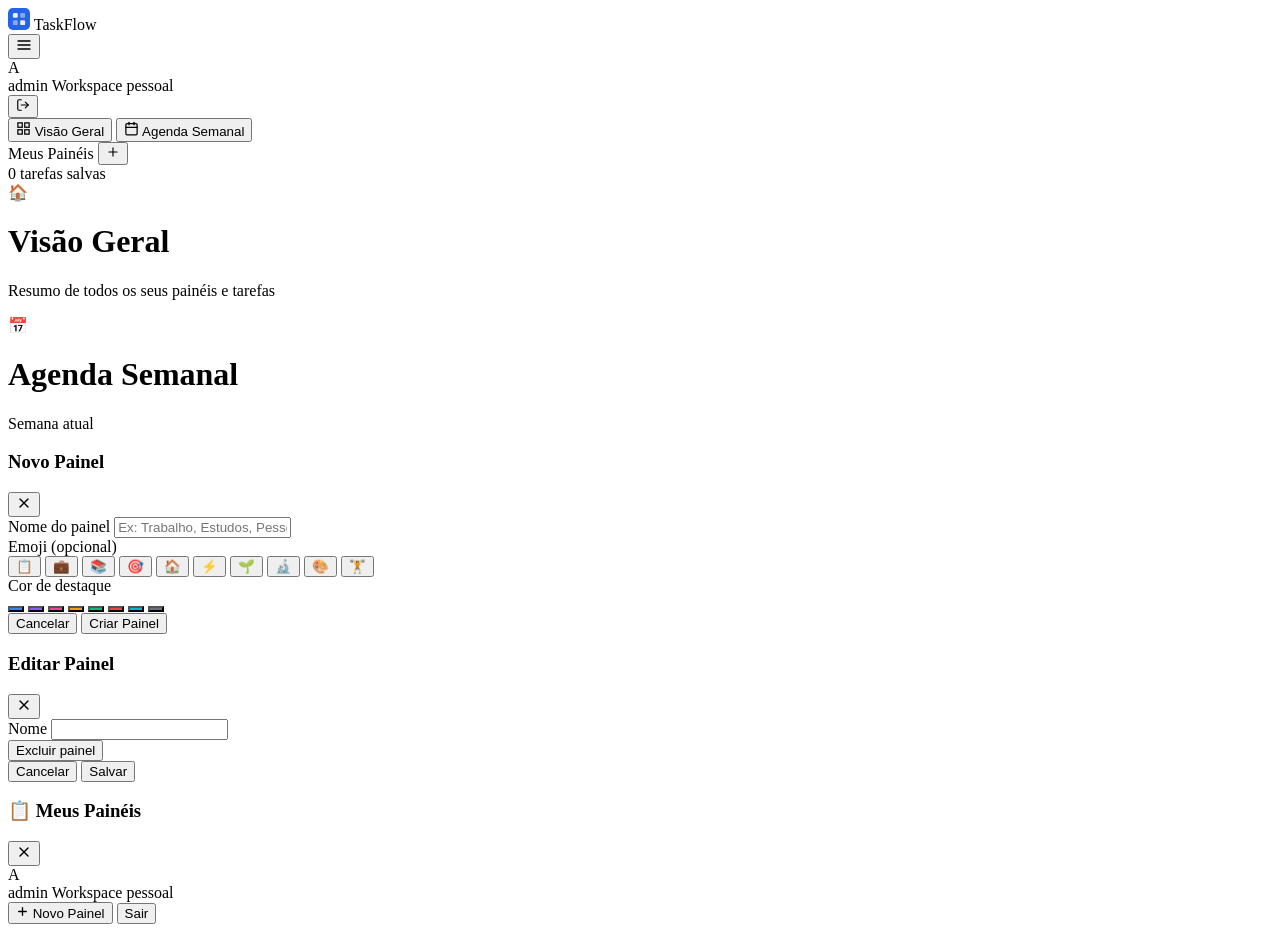
==== app.html @ 3580ec24 "Add files via upload" ====
<!DOCTYPE html>
<html lang="pt-BR">
<head>
<meta charset="UTF-8">
<meta name="viewport" content="width=device-width, initial-scale=1.0">
<title>TaskFlow — Painel</title>

<!-- PWA -->
<link rel="manifest" href="manifest.json">
<meta name="theme-color" content="#0a0e1a">
<meta name="mobile-web-app-capable" content="yes">
<meta name="apple-mobile-web-app-capable" content="yes">
<meta name="apple-mobile-web-app-status-bar-style" content="black-translucent">
<meta name="apple-mobile-web-app-title" content="TaskFlow">
<link rel="apple-touch-icon" href="icons/icon-192.png">
<link rel="icon" type="image/png" sizes="192x192" href="icons/icon-192.png">

<link rel="preconnect" href="https://fonts.googleapis.com">
<link href="https://fonts.googleapis.com/css2?family=DM+Sans:ital,opsz,wght@0,9..40,300;0,9..40,400;0,9..40,500;0,9..40,600;1,9..40,300&family=Syne:wght@700;800&display=swap" rel="stylesheet">
<link rel="stylesheet" href="css/app.css">
</head>
<body>

<!-- ═══════════════════════════════════════
     SIDEBAR
════════════════════════════════════════ -->
<aside class="sidebar" id="sidebar">

  <!-- Workspace header -->
  <div class="ws-header">
    <div class="ws-logo">
      <svg width="22" height="22" viewBox="0 0 36 36" fill="none">
        <rect width="36" height="36" rx="8" fill="#2563EB"/>
        <rect x="8" y="8" width="8" height="8" rx="2" fill="white" opacity="0.9"/>
        <rect x="20" y="8" width="8" height="8" rx="2" fill="white" opacity="0.45"/>
        <rect x="8" y="20" width="8" height="8" rx="2" fill="white" opacity="0.45"/>
        <rect x="20" y="20" width="8" height="8" rx="2" fill="white" opacity="0.9"/>
      </svg>
      <span class="ws-name">TaskFlow</span>
    </div>
    <button class="sidebar-toggle" id="sidebarToggle" title="Recolher sidebar">
      <svg width="16" height="16" viewBox="0 0 24 24" fill="none" stroke="currentColor" stroke-width="2" stroke-linecap="round"><line x1="3" y1="12" x2="21" y2="12"/><line x1="3" y1="6" x2="21" y2="6"/><line x1="3" y1="18" x2="21" y2="18"/></svg>
    </button>
  </div>

  <!-- User chip -->
  <div class="sidebar-user">
    <div class="user-av" id="sidebarAvatar">A</div>
    <div class="user-info">
      <span class="user-name" id="sidebarName">admin</span>
      <span class="user-role">Workspace pessoal</span>
    </div>
    <button class="btn-icon" onclick="sair()" title="Sair">
      <svg width="14" height="14" viewBox="0 0 24 24" fill="none" stroke="currentColor" stroke-width="2" stroke-linecap="round"><path d="M9 21H5a2 2 0 0 1-2-2V5a2 2 0 0 1 2-2h4"/><polyline points="16 17 21 12 16 7"/><line x1="21" y1="12" x2="9" y2="12"/></svg>
    </button>
  </div>

  <div class="sidebar-divider"></div>

  <!-- Quick nav -->
  <nav class="sidebar-nav">
    <button class="nav-item active" onclick="abrirVisaoGeral()">
      <svg width="15" height="15" viewBox="0 0 24 24" fill="none" stroke="currentColor" stroke-width="2" stroke-linecap="round"><rect x="3" y="3" width="7" height="7"/><rect x="14" y="3" width="7" height="7"/><rect x="3" y="14" width="7" height="7"/><rect x="14" y="14" width="7" height="7"/></svg>
      <span>Visão Geral</span>
    </button>
    <button class="nav-item" onclick="abrirAgenda()">
      <svg width="15" height="15" viewBox="0 0 24 24" fill="none" stroke="currentColor" stroke-width="2" stroke-linecap="round"><rect x="3" y="4" width="18" height="18" rx="2"/><line x1="16" y1="2" x2="16" y2="6"/><line x1="8" y1="2" x2="8" y2="6"/><line x1="3" y1="10" x2="21" y2="10"/></svg>
      <span>Agenda Semanal</span>
    </button>
  </nav>

  <div class="sidebar-divider"></div>

  <!-- Paineis -->
  <div class="sidebar-section">
    <div class="section-header">
      <span>Meus Painéis</span>
      <button class="btn-icon" id="btnNovoPainel" title="Novo painel">
        <svg width="14" height="14" viewBox="0 0 24 24" fill="none" stroke="currentColor" stroke-width="2" stroke-linecap="round"><line x1="12" y1="5" x2="12" y2="19"/><line x1="5" y1="12" x2="19" y2="12"/></svg>
      </button>
    </div>
    <div id="painelList" class="painel-list">
      <!-- Paineis inseridos por JS -->
    </div>
  </div>

  <div class="sidebar-bottom">
    <div class="storage-info">
      <div class="storage-bar"><div class="storage-fill" id="storageFill"></div></div>
      <span id="storageText">0 tarefas salvas</span>
    </div>
  </div>

</aside>

<!-- ═══════════════════════════════════════
     MAIN CONTENT
════════════════════════════════════════ -->
<main class="main-content" id="mainContent">

  <!-- ── VISÃO GERAL ── -->
  <div id="viewGeral" class="view active">
    <div class="page-header">
      <div class="page-title-row">
        <span class="page-emoji">🏠</span>
        <h1 class="page-title">Visão Geral</h1>
      </div>
      <p class="page-subtitle">Resumo de todos os seus painéis e tarefas</p>
    </div>

    <div class="stats-grid" id="statsGrid">
      <!-- Stats cards via JS -->
    </div>

    <div class="overview-grid" id="overviewGrid">
      <!-- Paineis resumo via JS -->
    </div>
  </div>

  <!-- ── AGENDA SEMANAL ── -->
  <div id="viewAgenda" class="view">
    <div class="page-header">
      <div class="page-title-row">
        <span class="page-emoji">📅</span>
        <h1 class="page-title">Agenda Semanal</h1>
      </div>
      <p class="page-subtitle" id="agendaSubtitle">Semana atual</p>
    </div>
    <div class="week-grid" id="weekGrid">
      <!-- Colunas dos dias via JS -->
    </div>
  </div>

  <!-- ── PAINEL (view dinâmica) ── -->
  <div id="viewPainel" class="view">
    <!-- Conteúdo dinâmico via JS -->
  </div>

</main>

<!-- ═══════════════════════════════════════
     MODAIS
════════════════════════════════════════ -->

<!-- Modal Novo Painel -->
<div class="modal-overlay" id="modalNovoPainel">
  <div class="modal">
    <div class="modal-header">
      <h3>Novo Painel</h3>
      <button class="btn-icon" onclick="fecharModal('modalNovoPainel')">
        <svg width="16" height="16" viewBox="0 0 24 24" fill="none" stroke="currentColor" stroke-width="2" stroke-linecap="round"><line x1="18" y1="6" x2="6" y2="18"/><line x1="6" y1="6" x2="18" y2="18"/></svg>
      </button>
    </div>
    <div class="modal-body">
      <div class="form-field">
        <label>Nome do painel</label>
        <input type="text" id="novoPainelNome" placeholder="Ex: Trabalho, Estudos, Pessoal…" maxlength="40">
      </div>
      <div class="form-field">
        <label>Emoji (opcional)</label>
        <div class="emoji-picker" id="emojiPicker">
          <button class="emoji-opt selected" data-emoji="📋">📋</button>
          <button class="emoji-opt" data-emoji="💼">💼</button>
          <button class="emoji-opt" data-emoji="📚">📚</button>
          <button class="emoji-opt" data-emoji="🎯">🎯</button>
          <button class="emoji-opt" data-emoji="🏠">🏠</button>
          <button class="emoji-opt" data-emoji="⚡">⚡</button>
          <button class="emoji-opt" data-emoji="🌱">🌱</button>
          <button class="emoji-opt" data-emoji="🔬">🔬</button>
          <button class="emoji-opt" data-emoji="🎨">🎨</button>
          <button class="emoji-opt" data-emoji="🏋️">🏋️</button>
        </div>
      </div>
      <div class="form-field">
        <label>Cor de destaque</label>
        <div class="color-picker" id="colorPicker">
          <button class="color-opt selected" data-color="#3b82f6" style="background:#3b82f6"></button>
          <button class="color-opt" data-color="#8b5cf6" style="background:#8b5cf6"></button>
          <button class="color-opt" data-color="#ec4899" style="background:#ec4899"></button>
          <button class="color-opt" data-color="#f59e0b" style="background:#f59e0b"></button>
          <button class="color-opt" data-color="#10b981" style="background:#10b981"></button>
          <button class="color-opt" data-color="#ef4444" style="background:#ef4444"></button>
          <button class="color-opt" data-color="#06b6d4" style="background:#06b6d4"></button>
          <button class="color-opt" data-color="#6b7280" style="background:#6b7280"></button>
        </div>
      </div>
    </div>
    <div class="modal-footer">
      <button class="btn-ghost" onclick="fecharModal('modalNovoPainel')">Cancelar</button>
      <button class="btn-primary-sm" onclick="criarPainel()">Criar Painel</button>
    </div>
  </div>
</div>

<!-- Modal Editar Painel -->
<div class="modal-overlay" id="modalEditarPainel">
  <div class="modal">
    <div class="modal-header">
      <h3>Editar Painel</h3>
      <button class="btn-icon" onclick="fecharModal('modalEditarPainel')">
        <svg width="16" height="16" viewBox="0 0 24 24" fill="none" stroke="currentColor" stroke-width="2" stroke-linecap="round"><line x1="18" y1="6" x2="6" y2="18"/><line x1="6" y1="6" x2="18" y2="18"/></svg>
      </button>
    </div>
    <div class="modal-body">
      <input type="hidden" id="editPainelId">
      <div class="form-field">
        <label>Nome</label>
        <input type="text" id="editPainelNome" maxlength="40">
      </div>
    </div>
    <div class="modal-footer">
      <button class="btn-danger-sm" onclick="excluirPainelConfirm()">Excluir painel</button>
      <div style="flex:1"></div>
      <button class="btn-ghost" onclick="fecharModal('modalEditarPainel')">Cancelar</button>
      <button class="btn-primary-sm" onclick="salvarEdicaoPainel()">Salvar</button>
    </div>
  </div>
</div>

<!-- Toast -->
<div id="toast" class="toast"></div>

<!-- ═══ MOBILE: Drawer lateral de painéis ═══ -->
<div class="mobile-drawer-overlay" id="drawerOverlay" onclick="fecharDrawer()"></div>
<div class="mobile-drawer" id="mobileDrawer">
  <div class="drawer-header">
    <h3>📋 Meus Painéis</h3>
    <button class="btn-icon" onclick="fecharDrawer()">
      <svg width="16" height="16" viewBox="0 0 24 24" fill="none" stroke="currentColor" stroke-width="2" stroke-linecap="round"><line x1="18" y1="6" x2="6" y2="18"/><line x1="6" y1="6" x2="18" y2="18"/></svg>
    </button>
  </div>
  <div class="drawer-user">
    <div class="user-av" id="drawerAvatar">A</div>
    <div class="user-info">
      <span class="user-name" id="drawerName">admin</span>
      <span class="user-role">Workspace pessoal</span>
    </div>
  </div>
  <div class="drawer-painel-list" id="drawerPainelList"></div>
  <div class="drawer-footer">
    <button class="btn-sm" style="flex:1;justify-content:center" onclick="fecharDrawer();abrirModal('modalNovoPainel')">
      <svg width="13" height="13" viewBox="0 0 24 24" fill="none" stroke="currentColor" stroke-width="2.5" stroke-linecap="round"><line x1="12" y1="5" x2="12" y2="19"/><line x1="5" y1="12" x2="19" y2="12"/></svg>
      Novo Painel
    </button>
    <button class="btn-logout-mobile" onclick="sair()">Sair</button>
  </div>
</div>

<!-- ═══ MOBILE: Bottom Nav extra button (Painéis) ═══ -->
<script>
// Injeta botão de painéis na sidebar-nav para mobile
(function() {
  const nav = document.querySelector('.sidebar-nav');
  const btn = document.createElement('button');
  btn.className = 'mobile-panels-btn';
  btn.id = 'btnMobilePaineis';
  btn.innerHTML = `
    <svg width="20" height="20" viewBox="0 0 24 24" fill="none" stroke="currentColor" stroke-width="2" stroke-linecap="round"><rect x="3" y="3" width="18" height="7" rx="2"/><rect x="3" y="14" width="8" height="7" rx="2"/><rect x="15" y="14" width="6" height="7" rx="2"/></svg>
    <span>Painéis</span>
  `;
  btn.addEventListener('click', abrirDrawer);
  nav.appendChild(btn);
})();
</script>

<script src="js/app.js"></script>
<script>
  if ('serviceWorker' in navigator) {
    navigator.serviceWorker.register('/sw.js')
      .then(r => console.log('[SW] Registrado:', r.scope))
      .catch(e => console.warn('[SW] Erro:', e));
  }
</script>
</body>
</html>
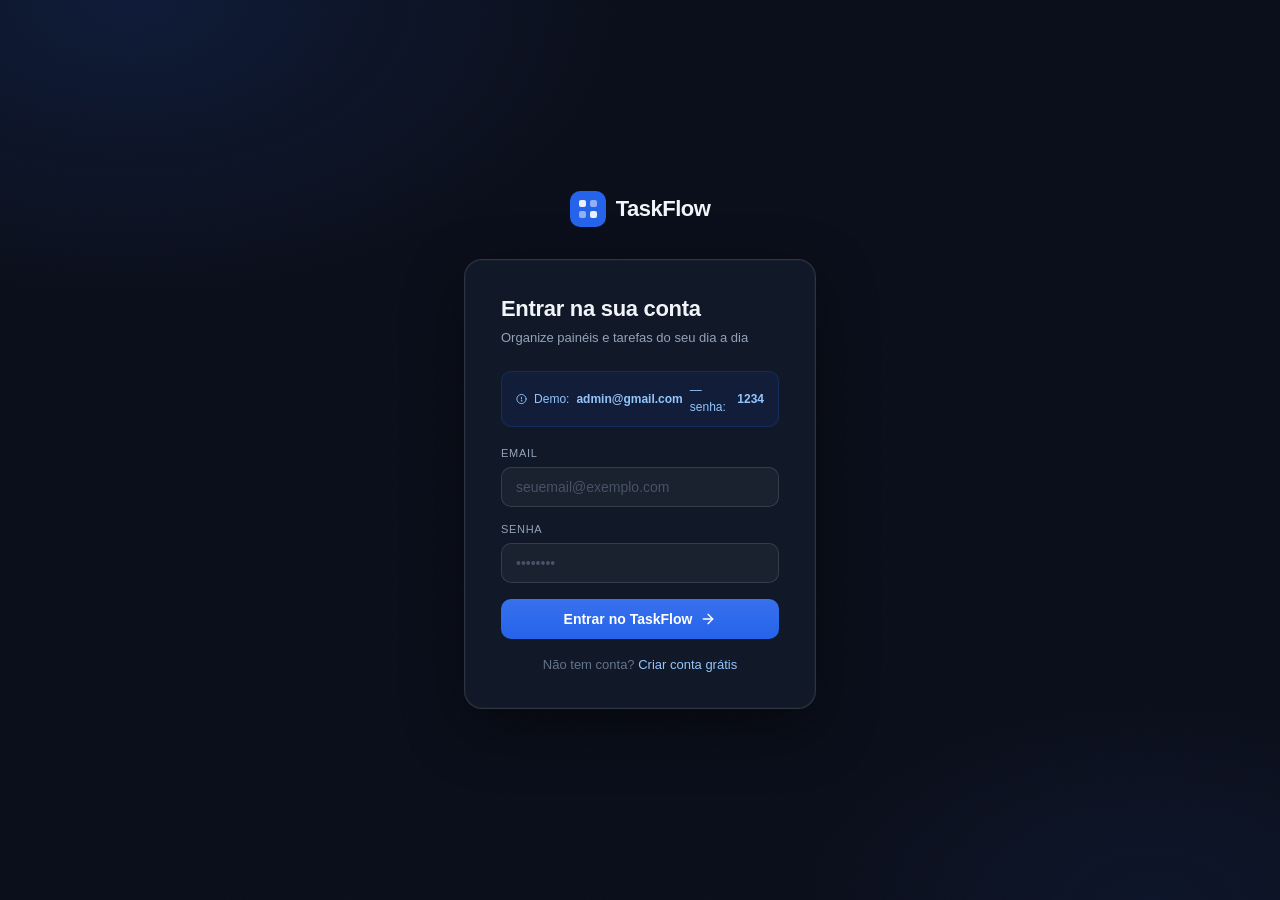
==== commit b12da58c: "Add files via upload" ====
--- a/app.html
+++ b/app.html
@@ -4,7 +4,6 @@
 <meta charset="UTF-8">
 <meta name="viewport" content="width=device-width, initial-scale=1.0">
 <title>TaskFlow — Painel</title>
-
 <!-- PWA -->
 <link rel="manifest" href="manifest.json">
 <meta name="theme-color" content="#0a0e1a">
@@ -12,21 +11,1134 @@
 <meta name="apple-mobile-web-app-capable" content="yes">
 <meta name="apple-mobile-web-app-status-bar-style" content="black-translucent">
 <meta name="apple-mobile-web-app-title" content="TaskFlow">
-<link rel="apple-touch-icon" href="icons/icon-192.png">
-<link rel="icon" type="image/png" sizes="192x192" href="icons/icon-192.png">
-
+<link rel="apple-touch-icon" href="[data-uri]">
+<link rel="icon" type="image/png" href="[data-uri]">
 <link rel="preconnect" href="https://fonts.googleapis.com">
 <link href="https://fonts.googleapis.com/css2?family=DM+Sans:ital,opsz,wght@0,9..40,300;0,9..40,400;0,9..40,500;0,9..40,600;1,9..40,300&family=Syne:wght@700;800&display=swap" rel="stylesheet">
-<link rel="stylesheet" href="css/app.css">
+<style>
+/* css/app.css — Main App */
+
+*, *::before, *::after {
+  margin: 0; padding: 0; box-sizing: border-box;
+}
+
+:root {
+  --bg: #0a0e1a;
+  --sidebar-bg: #0f1422;
+  --sidebar-w: 256px;
+  --surface: #141b2d;
+  --surface2: #1a2340;
+  --surface3: #1f2a47;
+  --border: rgba(255,255,255,0.06);
+  --border2: rgba(255,255,255,0.1);
+  --border3: rgba(255,255,255,0.16);
+  --accent: #2563eb;
+  --accent-h: #3b82f6;
+  --accent-glow: rgba(37,99,235,0.18);
+  --text: #e8edf7;
+  --text2: #94a3b8;
+  --text3: #64748b;
+  --danger: #ef4444;
+  --success: #22c55e;
+  --warn: #f59e0b;
+  --priority-alta: #ef4444;
+  --priority-media: #f59e0b;
+  --priority-baixa: #22c55e;
+  --radius: 10px;
+  --radius-lg: 14px;
+}
+
+html, body {
+  height: 100%; overflow: hidden;
+  font-family: 'DM Sans', sans-serif;
+  background: var(--bg);
+  color: var(--text);
+  font-size: 14px;
+}
+
+/* ════════════════════════════════
+   LAYOUT: SIDEBAR + MAIN
+════════════════════════════════ */
+body {
+  display: flex;
+}
+
+/* ── SIDEBAR ── */
+.sidebar {
+  width: var(--sidebar-w);
+  min-width: var(--sidebar-w);
+  height: 100vh;
+  background: var(--sidebar-bg);
+  border-right: 1px solid var(--border);
+  display: flex;
+  flex-direction: column;
+  overflow: hidden;
+  transition: width 0.25s cubic-bezier(0.4,0,0.2,1), min-width 0.25s cubic-bezier(0.4,0,0.2,1);
+  z-index: 50;
+}
+
+.sidebar.collapsed {
+  width: 52px; min-width: 52px;
+}
+
+.sidebar.collapsed .ws-name,
+.sidebar.collapsed .user-info,
+.sidebar.collapsed .section-header span,
+.sidebar.collapsed .painel-item-name,
+.sidebar.collapsed .painel-item-count,
+.sidebar.collapsed .nav-item span,
+.sidebar.collapsed .storage-info {
+  display: none;
+}
+
+.sidebar.collapsed .painel-item-icon { margin-right: 0; }
+.sidebar.collapsed .nav-item { justify-content: center; padding: 8px; }
+.sidebar.collapsed .painel-item { padding: 8px; justify-content: center; }
+.sidebar.collapsed .section-header { justify-content: center; }
+.sidebar.collapsed .section-header .btn-icon { margin-left: 0; }
+
+/* Workspace header */
+.ws-header {
+  display: flex; align-items: center; justify-content: space-between;
+  padding: 14px 14px 12px;
+  height: 52px;
+  border-bottom: 1px solid var(--border);
+  flex-shrink: 0;
+}
+
+.ws-logo {
+  display: flex; align-items: center; gap: 8px;
+  overflow: hidden;
+}
+
+.ws-name {
+  font-family: 'Syne', sans-serif;
+  font-size: 15px; font-weight: 800;
+  letter-spacing: -0.3px;
+  white-space: nowrap;
+}
+
+/* Sidebar user */
+.sidebar-user {
+  display: flex; align-items: center; gap: 8px;
+  padding: 10px 12px;
+  flex-shrink: 0;
+}
+
+.user-av {
+  width: 28px; height: 28px; min-width: 28px;
+  border-radius: 8px;
+  background: linear-gradient(135deg, #2563eb, #7c3aed);
+  display: flex; align-items: center; justify-content: center;
+  font-size: 12px; font-weight: 700; color: #fff;
+}
+
+.user-info { flex: 1; overflow: hidden; }
+.user-name { display: block; font-size: 13px; font-weight: 500; white-space: nowrap; overflow: hidden; text-overflow: ellipsis; }
+.user-role { display: block; font-size: 11px; color: var(--text3); margin-top: 1px; }
+
+/* Divider */
+.sidebar-divider {
+  height: 1px;
+  background: var(--border);
+  margin: 4px 0;
+  flex-shrink: 0;
+}
+
+/* Nav */
+.sidebar-nav {
+  padding: 4px 8px;
+  flex-shrink: 0;
+}
+
+.nav-item {
+  width: 100%;
+  display: flex; align-items: center; gap: 8px;
+  padding: 7px 8px;
+  border-radius: 8px;
+  border: none;
+  background: transparent;
+  color: var(--text2);
+  font-family: 'DM Sans', sans-serif;
+  font-size: 13px;
+  cursor: pointer;
+  transition: background 0.15s, color 0.15s;
+  text-align: left;
+  white-space: nowrap;
+}
+
+.nav-item:hover { background: rgba(255,255,255,0.05); color: var(--text); }
+.nav-item.active { background: rgba(37,99,235,0.14); color: var(--accent-h); }
+.nav-item svg { flex-shrink: 0; }
+
+/* Section */
+.sidebar-section {
+  flex: 1; overflow-y: auto; overflow-x: hidden;
+  padding: 4px 0;
+  scrollbar-width: thin;
+  scrollbar-color: rgba(255,255,255,0.08) transparent;
+}
+
+.section-header {
+  display: flex; align-items: center; justify-content: space-between;
+  padding: 6px 14px 4px;
+}
+
+.section-header span {
+  font-size: 11px; font-weight: 500;
+  color: var(--text3);
+  text-transform: uppercase; letter-spacing: 0.7px;
+}
+
+.painel-list { padding: 0 8px; }
+
+/* Painel item */
+.painel-item {
+  display: flex; align-items: center; gap: 6px;
+  padding: 6px 8px;
+  border-radius: 8px;
+  cursor: pointer;
+  transition: background 0.15s;
+  position: relative;
+  user-select: none;
+}
+
+.painel-item:hover { background: rgba(255,255,255,0.05); }
+.painel-item.active { background: rgba(255,255,255,0.08); }
+
+.painel-item-icon {
+  font-size: 14px; line-height: 1;
+  flex-shrink: 0; margin-right: 2px;
+}
+
+.painel-item-name {
+  flex: 1; font-size: 13px; color: var(--text);
+  white-space: nowrap; overflow: hidden; text-overflow: ellipsis;
+}
+
+.painel-item-count {
+  font-size: 11px; color: var(--text3);
+  background: rgba(255,255,255,0.07);
+  padding: 1px 6px; border-radius: 100px;
+  flex-shrink: 0;
+}
+
+.painel-item-dot {
+  width: 6px; height: 6px; border-radius: 50%;
+  flex-shrink: 0;
+}
+
+.painel-item-opts {
+  opacity: 0;
+  display: flex; align-items: center;
+  transition: opacity 0.15s;
+}
+
+.painel-item:hover .painel-item-opts { opacity: 1; }
+
+/* Bottom */
+.sidebar-bottom {
+  padding: 10px 14px;
+  border-top: 1px solid var(--border);
+  flex-shrink: 0;
+}
+
+.storage-info { display: flex; flex-direction: column; gap: 5px; }
+
+.storage-bar {
+  height: 3px; border-radius: 100px;
+  background: rgba(255,255,255,0.08);
+  overflow: hidden;
+}
+
+.storage-fill {
+  height: 100%; border-radius: 100px;
+  background: var(--accent);
+  width: 0%; transition: width 0.4s;
+}
+
+#storageText { font-size: 11px; color: var(--text3); }
+
+/* ── MAIN ── */
+.main-content {
+  flex: 1; height: 100vh;
+  overflow-y: auto; overflow-x: hidden;
+  background: var(--bg);
+  scrollbar-width: thin;
+  scrollbar-color: rgba(255,255,255,0.08) transparent;
+}
+
+/* Views */
+.view { display: none; padding: 40px 48px 60px; max-width: 1100px; }
+.view.active { display: block; }
+
+/* Page header */
+.page-header { margin-bottom: 32px; }
+
+.page-title-row {
+  display: flex; align-items: center; gap: 12px;
+  margin-bottom: 6px;
+}
+
+.page-emoji { font-size: 28px; line-height: 1; }
+
+.page-title {
+  font-family: 'Syne', sans-serif;
+  font-size: 28px; font-weight: 800;
+  letter-spacing: -0.5px;
+}
+
+.page-subtitle { font-size: 13px; color: var(--text3); padding-left: 40px; }
+
+/* ════════════════════════════════
+   STATS GRID
+════════════════════════════════ */
+.stats-grid {
+  display: grid;
+  grid-template-columns: repeat(auto-fit, minmax(150px, 1fr));
+  gap: 14px;
+  margin-bottom: 36px;
+}
+
+.stat-card {
+  background: var(--surface);
+  border: 1px solid var(--border);
+  border-radius: var(--radius-lg);
+  padding: 18px 20px;
+  transition: border-color 0.2s;
+}
+
+.stat-card:hover { border-color: var(--border2); }
+
+.stat-label {
+  font-size: 11px; font-weight: 500;
+  color: var(--text3);
+  text-transform: uppercase; letter-spacing: 0.6px;
+  margin-bottom: 8px;
+}
+
+.stat-value {
+  font-family: 'Syne', sans-serif;
+  font-size: 30px; font-weight: 800;
+}
+
+.stat-value.c-blue { color: #60a5fa; }
+.stat-value.c-green { color: var(--success); }
+.stat-value.c-warn { color: var(--warn); }
+.stat-value.c-red { color: var(--danger); }
+
+/* ════════════════════════════════
+   OVERVIEW GRID (visão geral)
+════════════════════════════════ */
+.overview-grid {
+  display: grid;
+  grid-template-columns: repeat(auto-fill, minmax(260px, 1fr));
+  gap: 18px;
+}
+
+.overview-card {
+  background: var(--surface);
+  border: 1px solid var(--border);
+  border-radius: var(--radius-lg);
+  overflow: hidden;
+  cursor: pointer;
+  transition: border-color 0.2s, transform 0.2s, box-shadow 0.2s;
+}
+
+.overview-card:hover {
+  border-color: var(--border2);
+  transform: translateY(-2px);
+  box-shadow: 0 8px 24px rgba(0,0,0,0.3);
+}
+
+.overview-card-top {
+  height: 5px;
+}
+
+.overview-card-body { padding: 18px; }
+
+.overview-card-title {
+  display: flex; align-items: center; gap: 8px;
+  font-size: 15px; font-weight: 600;
+  margin-bottom: 10px;
+}
+
+.overview-card-meta {
+  display: flex; align-items: center; gap: 12px;
+  font-size: 12px; color: var(--text3);
+}
+
+.overview-progress {
+  margin-top: 14px;
+}
+
+.overview-progress-bar {
+  height: 4px; border-radius: 100px;
+  background: rgba(255,255,255,0.07);
+  overflow: hidden; margin-bottom: 4px;
+}
+
+.overview-progress-fill {
+  height: 100%; border-radius: 100px;
+  transition: width 0.5s cubic-bezier(0.4,0,0.2,1);
+}
+
+.overview-progress-label {
+  font-size: 11px; color: var(--text3);
+}
+
+.overview-empty {
+  grid-column: 1/-1;
+  text-align: center;
+  padding: 48px 24px;
+  color: var(--text3);
+  font-size: 14px;
+  background: var(--surface);
+  border: 1px dashed var(--border2);
+  border-radius: var(--radius-lg);
+}
+
+/* ════════════════════════════════
+   WEEK GRID (agenda)
+════════════════════════════════ */
+.week-grid {
+  display: grid;
+  grid-template-columns: repeat(5, 1fr);
+  gap: 16px;
+  align-items: start;
+}
+
+/* ════════════════════════════════
+   PAINEL VIEW
+════════════════════════════════ */
+.painel-view-header {
+  display: flex; align-items: flex-start; justify-content: space-between;
+  margin-bottom: 10px;
+  gap: 16px;
+}
+
+.painel-view-title-row {
+  display: flex; align-items: center; gap: 12px;
+  flex: 1;
+}
+
+.painel-title-input {
+  font-family: 'Syne', sans-serif;
+  font-size: 28px; font-weight: 800;
+  letter-spacing: -0.5px;
+  background: transparent; border: none; outline: none;
+  color: var(--text);
+  width: 100%;
+  padding: 2px 4px;
+  border-radius: 6px;
+  transition: background 0.15s;
+}
+
+.painel-title-input:hover { background: rgba(255,255,255,0.04); }
+.painel-title-input:focus { background: rgba(255,255,255,0.06); }
+
+.painel-actions { display: flex; gap: 8px; flex-shrink: 0; }
+
+.painel-desc-input {
+  font-family: 'DM Sans', sans-serif;
+  font-size: 13px; color: var(--text3);
+  background: transparent; border: none; outline: none;
+  width: 100%;
+  padding: 2px 4px;
+  border-radius: 6px;
+  margin-bottom: 28px;
+  margin-left: 40px;
+  display: block;
+  transition: background 0.15s;
+}
+
+.painel-desc-input:hover { background: rgba(255,255,255,0.03); }
+
+/* Painel stats row */
+.painel-stats-row {
+  display: flex; align-items: center; gap: 16px;
+  margin-bottom: 28px;
+  padding: 14px 18px;
+  background: var(--surface);
+  border: 1px solid var(--border);
+  border-radius: var(--radius);
+}
+
+.painel-stat { display: flex; flex-direction: column; gap: 2px; }
+.painel-stat-label { font-size: 11px; color: var(--text3); text-transform: uppercase; letter-spacing: 0.5px; }
+.painel-stat-val { font-family: 'Syne', sans-serif; font-size: 18px; font-weight: 700; }
+
+.painel-stat-divider { width: 1px; height: 30px; background: var(--border2); }
+
+.painel-progress-wrap { flex: 1; }
+.painel-progress-track {
+  height: 6px; border-radius: 100px;
+  background: rgba(255,255,255,0.07);
+  overflow: hidden;
+}
+.painel-progress-bar {
+  height: 100%; border-radius: 100px;
+  transition: width 0.4s cubic-bezier(0.4,0,0.2,1);
+}
+
+/* Add task form */
+.add-task-form {
+  display: flex; gap: 10px; align-items: flex-end;
+  margin-bottom: 24px;
+  background: var(--surface);
+  border: 1px solid var(--border2);
+  border-radius: var(--radius-lg);
+  padding: 16px;
+}
+
+.add-task-form .ff { display: flex; flex-direction: column; gap: 5px; }
+.add-task-form .ff.grow { flex: 1; }
+.add-task-form .ff label {
+  font-size: 10px; font-weight: 500;
+  color: var(--text3); text-transform: uppercase; letter-spacing: 0.6px;
+}
+
+.form-inp {
+  padding: 9px 12px;
+  background: rgba(255,255,255,0.04);
+  border: 1px solid var(--border2);
+  border-radius: 8px;
+  color: var(--text);
+  font-family: 'DM Sans', sans-serif;
+  font-size: 13px;
+  outline: none;
+  transition: border-color 0.2s, box-shadow 0.2s;
+}
+
+.form-inp:focus {
+  border-color: var(--accent);
+  box-shadow: 0 0 0 3px var(--accent-glow);
+}
+
+.form-inp::placeholder { color: rgba(100,116,139,0.45); }
+
+select.form-inp option { background: #141b2d; }
+
+/* Filtros */
+.filter-bar {
+  display: flex; gap: 6px; flex-wrap: wrap;
+  margin-bottom: 20px;
+}
+
+.ftab {
+  padding: 5px 13px;
+  border-radius: 100px;
+  border: 1px solid var(--border2);
+  background: transparent;
+  color: var(--text2);
+  font-family: 'DM Sans', sans-serif;
+  font-size: 12px; font-weight: 500;
+  cursor: pointer;
+  transition: all 0.15s;
+}
+
+.ftab:hover { color: var(--text); border-color: var(--border3); }
+.ftab.active { background: var(--accent); border-color: var(--accent); color: #fff; }
+
+/* Task sections */
+.task-section { margin-bottom: 28px; }
+
+.task-section-header {
+  display: flex; align-items: center; gap: 8px;
+  margin-bottom: 12px;
+  padding-bottom: 8px;
+  border-bottom: 1px solid var(--border);
+}
+
+.task-section-label {
+  font-size: 12px; font-weight: 500;
+  color: var(--text3); text-transform: uppercase; letter-spacing: 0.6px;
+}
+
+.task-section-count {
+  font-size: 11px;
+  background: rgba(255,255,255,0.07);
+  color: var(--text3);
+  padding: 1px 7px; border-radius: 100px;
+}
+
+.tasks-list { display: flex; flex-direction: column; gap: 8px; }
+
+/* Task card */
+.task-card {
+  display: flex; align-items: flex-start; gap: 10px;
+  padding: 11px 14px;
+  background: var(--surface);
+  border: 1px solid var(--border);
+  border-radius: var(--radius);
+  transition: all 0.2s;
+  animation: fadeIn 0.25s cubic-bezier(0.22,1,0.36,1) both;
+  cursor: default;
+}
+
+@keyframes fadeIn {
+  from { opacity: 0; transform: translateY(8px); }
+  to   { opacity: 1; transform: translateY(0); }
+}
+
+.task-card:hover {
+  border-color: var(--border2);
+  box-shadow: 0 4px 16px rgba(0,0,0,0.25);
+}
+
+.task-card.done { opacity: 0.45; }
+.task-card.done .task-text { text-decoration: line-through; color: var(--text3); }
+
+/* Checkbox */
+.task-cb {
+  width: 17px; height: 17px; min-width: 17px;
+  border-radius: 5px;
+  border: 1.5px solid var(--border3);
+  background: transparent; cursor: pointer;
+  display: flex; align-items: center; justify-content: center;
+  margin-top: 1px;
+  transition: all 0.15s;
+}
+
+.task-cb:hover { border-color: var(--success); }
+.task-card.done .task-cb { background: var(--success); border-color: var(--success); }
+.task-cb svg { display: none; }
+.task-card.done .task-cb svg { display: block; }
+
+/* Task body */
+.task-body { flex: 1; min-width: 0; }
+
+.task-text { font-size: 13px; line-height: 1.45; word-break: break-word; color: var(--text); }
+
+.task-meta { display: flex; align-items: center; gap: 6px; margin-top: 5px; flex-wrap: wrap; }
+
+/* Priority badge */
+.p-badge {
+  font-size: 10px; font-weight: 600; letter-spacing: 0.3px;
+  text-transform: uppercase;
+  padding: 2px 7px; border-radius: 100px;
+}
+
+.p-badge.alta { background: rgba(239,68,68,0.12); color: #fca5a5; border: 1px solid rgba(239,68,68,0.2); }
+.p-badge.media { background: rgba(245,158,11,0.12); color: #fcd34d; border: 1px solid rgba(245,158,11,0.2); }
+.p-badge.baixa { background: rgba(34,197,94,0.12); color: #86efac; border: 1px solid rgba(34,197,94,0.2); }
+
+/* Day badge */
+.day-badge {
+  font-size: 10px; color: var(--text3);
+  background: rgba(255,255,255,0.05);
+  padding: 2px 7px; border-radius: 100px;
+  border: 1px solid var(--border);
+}
+
+/* Delete btn */
+.btn-del {
+  width: 26px; height: 26px; min-width: 26px;
+  display: flex; align-items: center; justify-content: center;
+  background: rgba(239,68,68,0.07);
+  border: 1px solid rgba(239,68,68,0.12);
+  border-radius: 6px;
+  color: #fca5a5;
+  cursor: pointer;
+  opacity: 0;
+  transition: all 0.15s;
+}
+
+.task-card:hover .btn-del { opacity: 1; }
+.btn-del:hover { background: rgba(239,68,68,0.18); }
+
+/* Empty day */
+.empty-tasks {
+  text-align: center;
+  padding: 24px;
+  color: var(--text3); font-size: 13px;
+  border: 1px dashed var(--border2);
+  border-radius: var(--radius);
+}
+
+/* ════════════════════════════════
+   WEEK COLUMNS (agenda)
+════════════════════════════════ */
+.week-col {
+  background: var(--surface);
+  border: 1px solid var(--border);
+  border-radius: var(--radius-lg);
+  overflow: hidden;
+  transition: border-color 0.2s;
+}
+
+.week-col.today { border-color: rgba(37,99,235,0.35); }
+.week-col:hover { border-color: var(--border2); }
+
+.week-col-header {
+  padding: 14px 16px 12px;
+  border-bottom: 1px solid var(--border);
+  display: flex; align-items: center; justify-content: space-between;
+}
+
+.week-day-name {
+  font-family: 'Syne', sans-serif;
+  font-size: 14px; font-weight: 700;
+}
+
+.today-chip {
+  font-size: 10px; font-weight: 600;
+  background: rgba(37,99,235,0.16);
+  color: #93c5fd;
+  border: 1px solid rgba(37,99,235,0.25);
+  padding: 2px 8px; border-radius: 100px;
+  letter-spacing: 0.3px;
+}
+
+.week-col-count {
+  font-size: 11px; color: var(--text3);
+  background: rgba(255,255,255,0.06);
+  padding: 2px 7px; border-radius: 100px;
+}
+
+.week-col-tasks { padding: 10px; display: flex; flex-direction: column; gap: 7px; }
+
+.week-task {
+  display: flex; align-items: flex-start; gap: 7px;
+  padding: 8px 10px;
+  background: var(--surface2);
+  border: 1px solid var(--border);
+  border-radius: 8px;
+  transition: all 0.15s;
+  animation: fadeIn 0.25s cubic-bezier(0.22,1,0.36,1) both;
+}
+
+.week-task:hover { border-color: var(--border2); }
+.week-task.done { opacity: 0.4; }
+.week-task.done .wt-text { text-decoration: line-through; color: var(--text3); }
+
+.wt-cb {
+  width: 14px; height: 14px; min-width: 14px;
+  border-radius: 4px;
+  border: 1.5px solid var(--border3);
+  background: transparent; cursor: pointer;
+  display: flex; align-items: center; justify-content: center;
+  margin-top: 1px;
+  transition: all 0.15s;
+}
+
+.week-task.done .wt-cb { background: var(--success); border-color: var(--success); }
+.wt-cb svg { display: none; }
+.week-task.done .wt-cb svg { display: block; }
+
+.wt-body { flex: 1; min-width: 0; }
+.wt-text { font-size: 12px; line-height: 1.4; word-break: break-word; }
+.wt-painel { font-size: 10px; color: var(--text3); margin-top: 3px; }
+
+.week-empty { padding: 16px; text-align: center; color: var(--text3); font-size: 12px; }
+
+/* ════════════════════════════════
+   BUTTONS
+════════════════════════════════ */
+.btn-icon {
+  width: 26px; height: 26px;
+  display: flex; align-items: center; justify-content: center;
+  background: transparent; border: none;
+  color: var(--text3); border-radius: 6px; cursor: pointer;
+  transition: background 0.15s, color 0.15s;
+}
+
+.btn-icon:hover { background: rgba(255,255,255,0.07); color: var(--text); }
+
+.btn-sm {
+  display: flex; align-items: center; gap: 6px;
+  padding: 7px 14px;
+  border-radius: 8px; border: 1px solid var(--border2);
+  background: transparent; color: var(--text2);
+  font-family: 'DM Sans', sans-serif;
+  font-size: 12px; font-weight: 500;
+  cursor: pointer; transition: all 0.15s;
+}
+
+.btn-sm:hover { border-color: var(--border3); color: var(--text); background: rgba(255,255,255,0.05); }
+
+.btn-sm.accent {
+  background: var(--accent); border-color: var(--accent); color: #fff;
+}
+
+.btn-sm.accent:hover { background: var(--accent-h); border-color: var(--accent-h); }
+
+/* ════════════════════════════════
+   MODALS
+════════════════════════════════ */
+.modal-overlay {
+  position: fixed; inset: 0; z-index: 1000;
+  background: rgba(0,0,0,0.65);
+  backdrop-filter: blur(4px);
+  display: none; align-items: center; justify-content: center;
+}
+
+.modal-overlay.open { display: flex; }
+
+.modal {
+  background: var(--surface);
+  border: 1px solid var(--border2);
+  border-radius: 18px;
+  width: 100%; max-width: 420px;
+  box-shadow: 0 24px 64px rgba(0,0,0,0.5);
+  overflow: hidden;
+  animation: modalIn 0.2s cubic-bezier(0.22,1,0.36,1) both;
+}
+
+@keyframes modalIn {
+  from { opacity: 0; transform: scale(0.96) translateY(10px); }
+  to   { opacity: 1; transform: scale(1) translateY(0); }
+}
+
+.modal-header {
+  display: flex; align-items: center; justify-content: space-between;
+  padding: 18px 20px 14px;
+  border-bottom: 1px solid var(--border);
+}
+
+.modal-header h3 {
+  font-family: 'Syne', sans-serif;
+  font-size: 16px; font-weight: 700;
+}
+
+.modal-body { padding: 18px 20px; }
+
+.modal-body .form-field { margin-bottom: 18px; }
+.modal-body .form-field:last-child { margin-bottom: 0; }
+
+.modal-body .form-field label {
+  display: block;
+  font-size: 11px; font-weight: 500;
+  color: var(--text3); text-transform: uppercase; letter-spacing: 0.6px;
+  margin-bottom: 8px;
+}
+
+.modal-body .form-field input {
+  width: 100%;
+  padding: 10px 12px;
+  background: rgba(255,255,255,0.04);
+  border: 1px solid var(--border2);
+  border-radius: 8px;
+  color: var(--text);
+  font-family: 'DM Sans', sans-serif; font-size: 14px;
+  outline: none; transition: border-color 0.2s, box-shadow 0.2s;
+}
+
+.modal-body .form-field input:focus {
+  border-color: var(--accent);
+  box-shadow: 0 0 0 3px var(--accent-glow);
+}
+
+/* Emoji picker */
+.emoji-picker { display: flex; flex-wrap: wrap; gap: 6px; }
+
+.emoji-opt {
+  width: 36px; height: 36px;
+  border-radius: 8px; border: 1.5px solid var(--border);
+  background: rgba(255,255,255,0.04);
+  font-size: 16px; cursor: pointer;
+  display: flex; align-items: center; justify-content: center;
+  transition: all 0.15s;
+}
+
+.emoji-opt:hover { border-color: var(--border2); background: rgba(255,255,255,0.08); }
+.emoji-opt.selected { border-color: var(--accent); background: rgba(37,99,235,0.12); }
+
+/* Color picker */
+.color-picker { display: flex; gap: 8px; flex-wrap: wrap; }
+
+.color-opt {
+  width: 28px; height: 28px;
+  border-radius: 8px; border: 2px solid transparent;
+  cursor: pointer; transition: all 0.15s;
+}
+
+.color-opt:hover { transform: scale(1.1); }
+.color-opt.selected { border-color: white; box-shadow: 0 0 0 2px rgba(255,255,255,0.3); }
+
+.modal-footer {
+  display: flex; align-items: center; gap: 8px;
+  padding: 14px 20px 18px;
+  border-top: 1px solid var(--border);
+}
+
+.btn-primary-sm {
+  padding: 8px 18px;
+  background: var(--accent); color: #fff;
+  border: none; border-radius: 8px;
+  font-family: 'DM Sans', sans-serif;
+  font-size: 13px; font-weight: 600;
+  cursor: pointer; transition: all 0.15s;
+}
+
+.btn-primary-sm:hover { background: var(--accent-h); transform: translateY(-1px); }
+
+.btn-ghost {
+  padding: 8px 14px;
+  background: transparent; color: var(--text2);
+  border: 1px solid var(--border2); border-radius: 8px;
+  font-family: 'DM Sans', sans-serif; font-size: 13px;
+  cursor: pointer; transition: all 0.15s;
+}
+
+.btn-ghost:hover { border-color: var(--border3); color: var(--text); }
+
+.btn-danger-sm {
+  padding: 8px 14px;
+  background: rgba(239,68,68,0.1);
+  border: 1px solid rgba(239,68,68,0.2);
+  border-radius: 8px; color: #fca5a5;
+  font-family: 'DM Sans', sans-serif; font-size: 13px;
+  cursor: pointer; transition: all 0.15s;
+}
+
+.btn-danger-sm:hover { background: rgba(239,68,68,0.2); }
+
+/* ════════════════════════════════
+   TOAST
+════════════════════════════════ */
+.toast {
+  position: fixed; bottom: 24px; right: 24px; z-index: 9999;
+  padding: 11px 18px;
+  background: var(--surface2);
+  border: 1px solid var(--border2);
+  border-radius: 10px; font-size: 13px;
+  box-shadow: 0 8px 28px rgba(0,0,0,0.4);
+  transform: translateY(16px); opacity: 0;
+  pointer-events: none;
+  transition: all 0.3s cubic-bezier(0.22,1,0.36,1);
+  max-width: 300px;
+}
+
+.toast.show { transform: translateY(0); opacity: 1; }
+.toast.s { border-color: rgba(34,197,94,0.3); color: #86efac; }
+.toast.e { border-color: rgba(239,68,68,0.3); color: #fca5a5; }
+
+/* Scrollbar */
+::-webkit-scrollbar { width: 4px; }
+::-webkit-scrollbar-track { background: transparent; }
+::-webkit-scrollbar-thumb { background: rgba(255,255,255,0.08); border-radius: 100px; }
+::-webkit-scrollbar-thumb:hover { background: rgba(255,255,255,0.14); }
+
+/* ════════════════════════════════
+   RESPONSIVO MOBILE (PWA Android)
+════════════════════════════════ */
+@media (max-width: 768px) {
+  :root { --sidebar-w: 100vw; }
+
+  body { flex-direction: column; }
+
+  /* Sidebar vira bottom nav no mobile */
+  .sidebar {
+    position: fixed;
+    bottom: 0; left: 0; right: 0;
+    width: 100% !important;
+    min-width: 100% !important;
+    height: auto;
+    flex-direction: row;
+    border-right: none;
+    border-top: 1px solid var(--border);
+    z-index: 200;
+    overflow: visible;
+    padding: 0;
+  }
+
+  .ws-header,
+  .sidebar-user,
+  .sidebar-divider,
+  .sidebar-section,
+  .sidebar-bottom { display: none !important; }
+
+  .sidebar-nav {
+    display: flex;
+    flex-direction: row;
+    width: 100%;
+    padding: 0;
+    gap: 0;
+  }
+
+  .nav-item {
+    flex: 1;
+    flex-direction: column;
+    gap: 3px;
+    padding: 10px 4px;
+    border-radius: 0;
+    font-size: 10px;
+    justify-content: center;
+    align-items: center;
+  }
+
+  .nav-item svg { width: 20px; height: 20px; }
+
+  .nav-item span { display: block !important; }
+
+  /* Botão de painéis na bottom nav */
+  .mobile-panels-btn {
+    display: flex;
+    flex: 1;
+    flex-direction: column;
+    align-items: center;
+    justify-content: center;
+    gap: 3px;
+    padding: 10px 4px;
+    background: transparent;
+    border: none;
+    color: var(--text2);
+    font-family: 'DM Sans', sans-serif;
+    font-size: 10px;
+    cursor: pointer;
+    transition: color 0.15s;
+  }
+
+  .mobile-panels-btn.active { color: var(--accent-h); }
+  .mobile-panels-btn svg { width: 20px; height: 20px; }
+
+  /* Main ocupa toda a tela menos bottom nav */
+  .main-content {
+    height: calc(100vh - 64px);
+    padding-bottom: 0;
+  }
+
+  /* Views com padding ajustado */
+  .view { padding: 20px 16px 24px; }
+
+  /* Stats grid 2 colunas */
+  .stats-grid {
+    grid-template-columns: repeat(2, 1fr);
+    gap: 10px;
+    margin-bottom: 20px;
+  }
+
+  .stat-card { padding: 14px; }
+  .stat-value { font-size: 24px; }
+
+  /* Overview grid 1 coluna */
+  .overview-grid { grid-template-columns: 1fr; gap: 12px; }
+
+  /* Agenda semana — scroll horizontal */
+  .week-grid {
+    display: flex;
+    overflow-x: auto;
+    gap: 12px;
+    padding-bottom: 8px;
+    scroll-snap-type: x mandatory;
+    -webkit-overflow-scrolling: touch;
+  }
+
+  .week-col {
+    min-width: 200px;
+    scroll-snap-align: start;
+  }
+
+  /* Painel: form em coluna */
+  .add-task-form {
+    flex-direction: column;
+    gap: 10px;
+  }
+
+  .add-task-form .ff { width: 100%; }
+
+  /* Filter bar scroll */
+  .filter-bar {
+    overflow-x: auto;
+    flex-wrap: nowrap;
+    padding-bottom: 4px;
+    -webkit-overflow-scrolling: touch;
+  }
+
+  .ftab { white-space: nowrap; }
+
+  /* Painel stats row em grid */
+  .painel-stats-row {
+    flex-wrap: wrap;
+    gap: 12px;
+  }
+
+  .painel-stat-divider { display: none; }
+  .painel-progress-wrap { width: 100%; }
+
+  /* Page title menor */
+  .page-title { font-size: 22px; }
+  .page-emoji { font-size: 22px; }
+  .painel-title-input { font-size: 22px; }
+
+  /* Safe area para notch/gesture bar */
+  .sidebar { padding-bottom: env(safe-area-inset-bottom); }
+  .main-content { padding-top: env(safe-area-inset-top); }
+}
+
+/* Drawer lateral de painéis no mobile */
+.mobile-drawer-overlay {
+  display: none;
+  position: fixed; inset: 0; z-index: 300;
+  background: rgba(0,0,0,0.6);
+  backdrop-filter: blur(4px);
+}
+
+.mobile-drawer-overlay.open { display: block; }
+
+.mobile-drawer {
+  position: fixed;
+  left: 0; top: 0; bottom: 0;
+  width: 280px;
+  background: var(--sidebar-bg);
+  border-right: 1px solid var(--border2);
+  z-index: 301;
+  transform: translateX(-100%);
+  transition: transform 0.3s cubic-bezier(0.4,0,0.2,1);
+  display: flex; flex-direction: column;
+  padding: 0;
+  overflow-y: auto;
+}
+
+.mobile-drawer.open { transform: translateX(0); }
+
+.drawer-header {
+  display: flex; align-items: center; justify-content: space-between;
+  padding: 16px;
+  border-bottom: 1px solid var(--border);
+}
+
+.drawer-header h3 {
+  font-family: 'Syne', sans-serif;
+  font-size: 15px; font-weight: 700;
+}
+
+.drawer-user {
+  display: flex; align-items: center; gap: 8px;
+  padding: 12px 16px;
+  border-bottom: 1px solid var(--border);
+}
+
+.drawer-painel-list { padding: 8px; flex: 1; }
+
+.drawer-footer {
+  padding: 12px 16px;
+  border-top: 1px solid var(--border);
+  display: flex; gap: 8px;
+}
+
+.btn-logout-mobile {
+  width: 100%;
+  padding: 10px;
+  background: rgba(239,68,68,0.1);
+  border: 1px solid rgba(239,68,68,0.2);
+  border-radius: 8px; color: #fca5a5;
+  font-family: 'DM Sans', sans-serif; font-size: 13px;
+  cursor: pointer;
+}
+
+@media (min-width: 769px) {
+  .mobile-panels-btn,
+  .mobile-drawer-overlay,
+  .mobile-drawer { display: none !important; }
+}
+
+</style>
 </head>
 <body>
 
-<!-- ═══════════════════════════════════════
-     SIDEBAR
-════════════════════════════════════════ -->
 <aside class="sidebar" id="sidebar">
-
-  <!-- Workspace header -->
   <div class="ws-header">
     <div class="ws-logo">
       <svg width="22" height="22" viewBox="0 0 36 36" fill="none">
@@ -43,7 +1155,6 @@
     </button>
   </div>
 
-  <!-- User chip -->
   <div class="sidebar-user">
     <div class="user-av" id="sidebarAvatar">A</div>
     <div class="user-info">
@@ -57,7 +1168,6 @@
 
   <div class="sidebar-divider"></div>
 
-  <!-- Quick nav -->
   <nav class="sidebar-nav">
     <button class="nav-item active" onclick="abrirVisaoGeral()">
       <svg width="15" height="15" viewBox="0 0 24 24" fill="none" stroke="currentColor" stroke-width="2" stroke-linecap="round"><rect x="3" y="3" width="7" height="7"/><rect x="14" y="3" width="7" height="7"/><rect x="3" y="14" width="7" height="7"/><rect x="14" y="14" width="7" height="7"/></svg>
@@ -71,7 +1181,6 @@
 
   <div class="sidebar-divider"></div>
 
-  <!-- Paineis -->
   <div class="sidebar-section">
     <div class="section-header">
       <span>Meus Painéis</span>
@@ -79,9 +1188,7 @@
         <svg width="14" height="14" viewBox="0 0 24 24" fill="none" stroke="currentColor" stroke-width="2" stroke-linecap="round"><line x1="12" y1="5" x2="12" y2="19"/><line x1="5" y1="12" x2="19" y2="12"/></svg>
       </button>
     </div>
-    <div id="painelList" class="painel-list">
-      <!-- Paineis inseridos por JS -->
-    </div>
+    <div id="painelList" class="painel-list"></div>
   </div>
 
   <div class="sidebar-bottom">
@@ -90,57 +1197,28 @@
       <span id="storageText">0 tarefas salvas</span>
     </div>
   </div>
-
 </aside>
 
-<!-- ═══════════════════════════════════════
-     MAIN CONTENT
-════════════════════════════════════════ -->
 <main class="main-content" id="mainContent">
-
-  <!-- ── VISÃO GERAL ── -->
   <div id="viewGeral" class="view active">
     <div class="page-header">
-      <div class="page-title-row">
-        <span class="page-emoji">🏠</span>
-        <h1 class="page-title">Visão Geral</h1>
-      </div>
+      <div class="page-title-row"><span class="page-emoji">🏠</span><h1 class="page-title">Visão Geral</h1></div>
       <p class="page-subtitle">Resumo de todos os seus painéis e tarefas</p>
     </div>
-
-    <div class="stats-grid" id="statsGrid">
-      <!-- Stats cards via JS -->
-    </div>
-
-    <div class="overview-grid" id="overviewGrid">
-      <!-- Paineis resumo via JS -->
-    </div>
+    <div class="stats-grid" id="statsGrid"></div>
+    <div class="overview-grid" id="overviewGrid"></div>
   </div>
 
-  <!-- ── AGENDA SEMANAL ── -->
   <div id="viewAgenda" class="view">
     <div class="page-header">
-      <div class="page-title-row">
-        <span class="page-emoji">📅</span>
-        <h1 class="page-title">Agenda Semanal</h1>
-      </div>
+      <div class="page-title-row"><span class="page-emoji">📅</span><h1 class="page-title">Agenda Semanal</h1></div>
       <p class="page-subtitle" id="agendaSubtitle">Semana atual</p>
     </div>
-    <div class="week-grid" id="weekGrid">
-      <!-- Colunas dos dias via JS -->
-    </div>
+    <div class="week-grid" id="weekGrid"></div>
   </div>
 
-  <!-- ── PAINEL (view dinâmica) ── -->
-  <div id="viewPainel" class="view">
-    <!-- Conteúdo dinâmico via JS -->
-  </div>
-
+  <div id="viewPainel" class="view"></div>
 </main>
-
-<!-- ═══════════════════════════════════════
-     MODAIS
-════════════════════════════════════════ -->
 
 <!-- Modal Novo Painel -->
 <div class="modal-overlay" id="modalNovoPainel">
@@ -157,7 +1235,7 @@
         <input type="text" id="novoPainelNome" placeholder="Ex: Trabalho, Estudos, Pessoal…" maxlength="40">
       </div>
       <div class="form-field">
-        <label>Emoji (opcional)</label>
+        <label>Emoji</label>
         <div class="emoji-picker" id="emojiPicker">
           <button class="emoji-opt selected" data-emoji="📋">📋</button>
           <button class="emoji-opt" data-emoji="💼">💼</button>
@@ -217,10 +1295,9 @@
   </div>
 </div>
 
-<!-- Toast -->
 <div id="toast" class="toast"></div>
 
-<!-- ═══ MOBILE: Drawer lateral de painéis ═══ -->
+<!-- Mobile drawer -->
 <div class="mobile-drawer-overlay" id="drawerOverlay" onclick="fecharDrawer()"></div>
 <div class="mobile-drawer" id="mobileDrawer">
   <div class="drawer-header">
@@ -246,9 +1323,665 @@
   </div>
 </div>
 
-<!-- ═══ MOBILE: Bottom Nav extra button (Painéis) ═══ -->
 <script>
-// Injeta botão de painéis na sidebar-nav para mobile
+// js/app.js
+
+// ═══════════════════════════════════════
+//  AUTH CHECK
+// ═══════════════════════════════════════
+const userRaw = localStorage.getItem('tf_user');
+if (!userRaw) { window.location.href = './index.html'; }
+const USER = JSON.parse(userRaw);
+
+document.getElementById('sidebarName').textContent = USER.nome;
+document.getElementById('sidebarAvatar').textContent = USER.nome[0].toUpperCase();
+
+function sair() {
+  localStorage.removeItem('tf_user');
+  window.location.href = './index.html';
+}
+
+// ═══════════════════════════════════════
+//  DATA
+// ═══════════════════════════════════════
+const STORAGE_KEY = 'tf_data_v2';
+
+function loadData() {
+  const raw = localStorage.getItem(STORAGE_KEY);
+  if (raw) return JSON.parse(raw);
+  // Seed com dados de exemplo
+  return {
+    paineis: [
+      { id: 1, nome: 'Trabalho', emoji: '💼', cor: '#8b5cf6', descricao: 'Tarefas profissionais', criadoEm: Date.now() },
+      { id: 2, nome: 'Estudos',  emoji: '📚', cor: '#10b981', descricao: 'Aprendizado e cursos', criadoEm: Date.now() },
+      { id: 3, nome: 'Pessoal',  emoji: '🏠', cor: '#f59e0b', descricao: 'Vida pessoal', criadoEm: Date.now() },
+    ],
+    tarefas: [
+      { id: 101, painelId: 1, texto: 'Revisar relatório Q2', dia: 'segunda', prioridade: 'alta', feita: false },
+      { id: 102, painelId: 1, texto: 'Reunião de equipe', dia: 'terca', prioridade: 'media', feita: false },
+      { id: 103, painelId: 2, texto: 'Assistir aula de React', dia: 'quarta', prioridade: 'baixa', feita: true },
+      { id: 104, painelId: 3, texto: 'Comprar mantimentos', dia: 'quinta', prioridade: 'media', feita: false },
+    ]
+  };
+}
+
+let data = loadData();
+
+function save() {
+  localStorage.setItem(STORAGE_KEY, JSON.stringify(data));
+  atualizarStorageInfo();
+}
+
+// ═══════════════════════════════════════
+//  STATE
+// ═══════════════════════════════════════
+let viewAtual = 'geral';
+let painelAtivoId = null;
+let filtroAtivo = 'todos';
+let emojiSelecionado = '📋';
+let corSelecionada = '#3b82f6';
+
+// ═══════════════════════════════════════
+//  SIDEBAR
+// ═══════════════════════════════════════
+let sidebarCollapsed = false;
+
+document.getElementById('sidebarToggle').addEventListener('click', () => {
+  sidebarCollapsed = !sidebarCollapsed;
+  document.getElementById('sidebar').classList.toggle('collapsed', sidebarCollapsed);
+});
+
+document.getElementById('btnNovoPainel').addEventListener('click', () => {
+  abrirModal('modalNovoPainel');
+});
+
+function renderSidebar() {
+  const list = document.getElementById('painelList');
+  list.innerHTML = '';
+
+  data.paineis.forEach(p => {
+    const total = data.tarefas.filter(t => t.painelId === p.id).length;
+    const div = document.createElement('div');
+    div.className = 'painel-item' + (painelAtivoId === p.id && viewAtual === 'painel' ? ' active' : '');
+    div.innerHTML = `
+      <div class="painel-item-dot" style="background:${p.cor}"></div>
+      <span class="painel-item-icon">${p.emoji}</span>
+      <span class="painel-item-name">${esc(p.nome)}</span>
+      <span class="painel-item-count">${total}</span>
+      <div class="painel-item-opts">
+        <button class="btn-icon" onclick="abrirEditarPainel(event,${p.id})" title="Editar">
+          <svg width="12" height="12" viewBox="0 0 24 24" fill="none" stroke="currentColor" stroke-width="2" stroke-linecap="round"><path d="M11 4H4a2 2 0 0 0-2 2v14a2 2 0 0 0 2 2h14a2 2 0 0 0 2-2v-7"/><path d="M18.5 2.5a2.121 2.121 0 0 1 3 3L12 15l-4 1 1-4 9.5-9.5z"/></svg>
+        </button>
+      </div>
+    `;
+    div.addEventListener('click', () => abrirPainel(p.id));
+    list.appendChild(div);
+  });
+
+  // Nav active state
+  document.querySelectorAll('.nav-item').forEach(n => n.classList.remove('active'));
+  if (viewAtual === 'geral') document.querySelectorAll('.nav-item')[0]?.classList.add('active');
+  if (viewAtual === 'agenda') document.querySelectorAll('.nav-item')[1]?.classList.add('active');
+}
+
+// ═══════════════════════════════════════
+//  VIEWS
+// ═══════════════════════════════════════
+function showView(id) {
+  document.querySelectorAll('.view').forEach(v => v.classList.remove('active'));
+  document.getElementById(id)?.classList.add('active');
+}
+
+// Visão Geral
+function abrirVisaoGeral() {
+  viewAtual = 'geral'; painelAtivoId = null;
+  showView('viewGeral');
+  renderSidebar();
+  renderVisaoGeral();
+}
+
+function renderVisaoGeral() {
+  // Stats
+  const total = data.tarefas.length;
+  const feitas = data.tarefas.filter(t => t.feita).length;
+  const pendentes = total - feitas;
+  const alta = data.tarefas.filter(t => t.prioridade === 'alta' && !t.feita).length;
+
+  document.getElementById('statsGrid').innerHTML = `
+    <div class="stat-card"><div class="stat-label">Total de tarefas</div><div class="stat-value c-blue">${total}</div></div>
+    <div class="stat-card"><div class="stat-label">Concluídas</div><div class="stat-value c-green">${feitas}</div></div>
+    <div class="stat-card"><div class="stat-label">Pendentes</div><div class="stat-value c-warn">${pendentes}</div></div>
+    <div class="stat-card"><div class="stat-label">Alta prioridade</div><div class="stat-value c-red">${alta}</div></div>
+    <div class="stat-card"><div class="stat-label">Painéis</div><div class="stat-value c-blue">${data.paineis.length}</div></div>
+  `;
+
+  // Overview cards
+  const grid = document.getElementById('overviewGrid');
+  if (data.paineis.length === 0) {
+    grid.innerHTML = `<div class="overview-empty">Nenhum painel criado ainda.<br>Clique em <strong>+</strong> na sidebar para criar seu primeiro painel.</div>`;
+    return;
+  }
+
+  grid.innerHTML = data.paineis.map(p => {
+    const ts = data.tarefas.filter(t => t.painelId === p.id);
+    const done = ts.filter(t => t.feita).length;
+    const pct = ts.length > 0 ? Math.round((done / ts.length) * 100) : 0;
+    return `
+      <div class="overview-card" onclick="abrirPainel(${p.id})">
+        <div class="overview-card-top" style="background:${p.cor}"></div>
+        <div class="overview-card-body">
+          <div class="overview-card-title">
+            <span>${p.emoji}</span>
+            <span>${esc(p.nome)}</span>
+          </div>
+          <div class="overview-card-meta">
+            <span>${ts.length} tarefas</span>
+            <span>·</span>
+            <span>${done} concluídas</span>
+          </div>
+          <div class="overview-progress">
+            <div class="overview-progress-bar">
+              <div class="overview-progress-fill" style="width:${pct}%;background:${p.cor}"></div>
+            </div>
+            <div class="overview-progress-label">${pct}% concluído</div>
+          </div>
+        </div>
+      </div>
+    `;
+  }).join('');
+}
+
+// Agenda
+function abrirAgenda() {
+  viewAtual = 'agenda'; painelAtivoId = null;
+  showView('viewAgenda');
+  renderSidebar();
+  renderAgenda();
+}
+
+const DIAS_SEMANA = [
+  { id: 'segunda', nome: 'Segunda' },
+  { id: 'terca',   nome: 'Terça' },
+  { id: 'quarta',  nome: 'Quarta' },
+  { id: 'quinta',  nome: 'Quinta' },
+  { id: 'sexta',   nome: 'Sexta' },
+];
+
+const HOJE_IDX = (new Date().getDay() + 6) % 7;
+const HOJE_DIA = ['segunda','terca','quarta','quinta','sexta'][HOJE_IDX] || null;
+
+function renderAgenda() {
+  const grid = document.getElementById('weekGrid');
+  grid.innerHTML = DIAS_SEMANA.map(d => {
+    const tarefasDia = data.tarefas.filter(t => t.dia === d.id);
+    const isHoje = d.id === HOJE_DIA;
+
+    const cards = tarefasDia.length === 0
+      ? `<div class="week-empty">Sem tarefas</div>`
+      : tarefasDia.map(t => {
+          const painel = data.paineis.find(p => p.id === t.painelId);
+          return `
+            <div class="week-task${t.feita ? ' done' : ''}" id="wt-${t.id}">
+              <div class="wt-cb" onclick="toggleTarefa(${t.id})">
+                <svg width="8" height="8" viewBox="0 0 12 10" fill="none" stroke="white" stroke-width="2.5" stroke-linecap="round" stroke-linejoin="round">
+                  <polyline points="1 5 4.5 9 11 1"/>
+                </svg>
+              </div>
+              <div class="wt-body">
+                <div class="wt-text">${esc(t.texto)}</div>
+                ${painel ? `<div class="wt-painel" style="color:${painel.cor}">${painel.emoji} ${esc(painel.nome)}</div>` : ''}
+              </div>
+            </div>
+          `;
+        }).join('');
+
+    return `
+      <div class="week-col${isHoje ? ' today' : ''}">
+        <div class="week-col-header">
+          <span class="week-day-name">${d.nome}</span>
+          <div style="display:flex;gap:5px;align-items:center">
+            ${isHoje ? '<span class="today-chip">Hoje</span>' : ''}
+            <span class="week-col-count">${tarefasDia.length}</span>
+          </div>
+        </div>
+        <div class="week-col-tasks">${cards}</div>
+      </div>
+    `;
+  }).join('');
+}
+
+// Painel
+function abrirPainel(id) {
+  painelAtivoId = id;
+  viewAtual = 'painel';
+  filtroAtivo = 'todos';
+  showView('viewPainel');
+  renderSidebar();
+  renderPainel();
+}
+
+function renderPainel() {
+  const painel = data.paineis.find(p => p.id === painelAtivoId);
+  if (!painel) { abrirVisaoGeral(); return; }
+
+  const tarefas = data.tarefas.filter(t => t.painelId === painelAtivoId);
+  const feitas = tarefas.filter(t => t.feita).length;
+  const pendentes = tarefas.length - feitas;
+  const pct = tarefas.length > 0 ? Math.round((feitas / tarefas.length) * 100) : 0;
+
+  const view = document.getElementById('viewPainel');
+  view.innerHTML = `
+    <div class="painel-view-header">
+      <div class="painel-view-title-row">
+        <span class="page-emoji">${painel.emoji}</span>
+        <input
+          class="painel-title-input"
+          value="${esc(painel.nome)}"
+          maxlength="40"
+          onchange="renomearPainelInline(${painel.id}, this.value)"
+        >
+      </div>
+      <div class="painel-actions">
+        <button class="btn-sm" onclick="abrirEditarPainel(event, ${painel.id})">
+          <svg width="13" height="13" viewBox="0 0 24 24" fill="none" stroke="currentColor" stroke-width="2" stroke-linecap="round"><path d="M11 4H4a2 2 0 0 0-2 2v14a2 2 0 0 0 2 2h14a2 2 0 0 0 2-2v-7"/><path d="M18.5 2.5a2.121 2.121 0 0 1 3 3L12 15l-4 1 1-4 9.5-9.5z"/></svg>
+          Editar
+        </button>
+      </div>
+    </div>
+
+    <input
+      class="painel-desc-input"
+      value="${esc(painel.descricao || '')}"
+      placeholder="Adicione uma descrição…"
+      maxlength="100"
+      onchange="editarDescricao(${painel.id}, this.value)"
+    >
+
+    <div class="painel-stats-row">
+      <div class="painel-stat">
+        <span class="painel-stat-label">Total</span>
+        <span class="painel-stat-val" style="color:#60a5fa">${tarefas.length}</span>
+      </div>
+      <div class="painel-stat-divider"></div>
+      <div class="painel-stat">
+        <span class="painel-stat-label">Feitas</span>
+        <span class="painel-stat-val" style="color:#86efac">${feitas}</span>
+      </div>
+      <div class="painel-stat-divider"></div>
+      <div class="painel-stat">
+        <span class="painel-stat-label">Pendentes</span>
+        <span class="painel-stat-val" style="color:#fcd34d">${pendentes}</span>
+      </div>
+      <div class="painel-stat-divider"></div>
+      <div class="painel-progress-wrap">
+        <div class="painel-progress-track">
+          <div class="painel-progress-bar" style="width:${pct}%;background:${painel.cor}"></div>
+        </div>
+        <div style="font-size:11px;color:var(--text3);margin-top:3px">${pct}% concluído</div>
+      </div>
+    </div>
+
+    <!-- Form adicionar -->
+    <div class="add-task-form">
+      <div class="ff grow">
+        <label>Nova Tarefa</label>
+        <input class="form-inp" type="text" id="newTaskText" placeholder="O que precisa ser feito?" maxlength="120">
+      </div>
+      <div class="ff">
+        <label>Dia</label>
+        <select class="form-inp" id="newTaskDia">
+          ${DIAS_SEMANA.map(d => `<option value="${d.id}"${d.id === HOJE_DIA ? ' selected' : ''}>${d.nome}</option>`).join('')}
+        </select>
+      </div>
+      <div class="ff">
+        <label>Prioridade</label>
+        <select class="form-inp" id="newTaskPrio">
+          <option value="baixa">🟢 Baixa</option>
+          <option value="media" selected>🟡 Média</option>
+          <option value="alta">🔴 Alta</option>
+        </select>
+      </div>
+      <div class="ff" style="justify-content:flex-end">
+        <button class="btn-sm accent" onclick="adicionarTarefa()">
+          <svg width="13" height="13" viewBox="0 0 24 24" fill="none" stroke="currentColor" stroke-width="2.5" stroke-linecap="round"><line x1="12" y1="5" x2="12" y2="19"/><line x1="5" y1="12" x2="19" y2="12"/></svg>
+          Adicionar
+        </button>
+      </div>
+    </div>
+
+    <!-- Filtros -->
+    <div class="filter-bar">
+      <button class="ftab${filtroAtivo === 'todos' ? ' active' : ''}" onclick="setFiltro('todos')">Todas</button>
+      <button class="ftab${filtroAtivo === 'pendente' ? ' active' : ''}" onclick="setFiltro('pendente')">Pendentes</button>
+      <button class="ftab${filtroAtivo === 'feita' ? ' active' : ''}" onclick="setFiltro('feita')">Concluídas</button>
+      <button class="ftab${filtroAtivo === 'alta' ? ' active' : ''}" onclick="setFiltro('alta')">Alta prioridade</button>
+      ${DIAS_SEMANA.map(d => `<button class="ftab${filtroAtivo === d.id ? ' active' : ''}" onclick="setFiltro('${d.id}')">${d.nome}</button>`).join('')}
+    </div>
+
+    <!-- Tarefas por dia -->
+    <div id="taskSections">
+      ${renderTaskSections(painelAtivoId)}
+    </div>
+  `;
+
+  // Enter para adicionar
+  document.getElementById('newTaskText')?.addEventListener('keydown', e => {
+    if (e.key === 'Enter') adicionarTarefa();
+  });
+}
+
+function renderTaskSections(painelId) {
+  const painel = data.paineis.find(p => p.id === painelId);
+  let tarefas = data.tarefas.filter(t => t.painelId === painelId);
+
+  // Filtro
+  if (filtroAtivo === 'pendente') tarefas = tarefas.filter(t => !t.feita);
+  else if (filtroAtivo === 'feita') tarefas = tarefas.filter(t => t.feita);
+  else if (filtroAtivo === 'alta') tarefas = tarefas.filter(t => t.prioridade === 'alta');
+  else if (DIAS_SEMANA.some(d => d.id === filtroAtivo)) tarefas = tarefas.filter(t => t.dia === filtroAtivo);
+
+  // Agrupa por dia
+  const grupos = DIAS_SEMANA.map(d => ({
+    dia: d,
+    tarefas: tarefas.filter(t => t.dia === d.id)
+  })).filter(g => g.tarefas.length > 0 || filtroAtivo === 'todos' || filtroAtivo === g.dia.id);
+
+  if (tarefas.length === 0 && filtroAtivo !== 'todos') {
+    return `<div class="empty-tasks">Nenhuma tarefa neste filtro.</div>`;
+  }
+
+  return grupos.map(g => `
+    <div class="task-section">
+      <div class="task-section-header">
+        <span class="task-section-label">${g.dia.nome}</span>
+        ${g.dia.id === HOJE_DIA ? '<span class="today-chip">Hoje</span>' : ''}
+        <span class="task-section-count">${g.tarefas.length}</span>
+      </div>
+      <div class="tasks-list">
+        ${g.tarefas.length === 0
+          ? `<div class="empty-tasks">Sem tarefas para ${g.dia.nome.toLowerCase()}</div>`
+          : g.tarefas.map(t => taskCardHTML(t, painel)).join('')
+        }
+      </div>
+    </div>
+  `).join('');
+}
+
+function taskCardHTML(t, painel) {
+  return `
+    <div class="task-card${t.feita ? ' done' : ''}" id="tc-${t.id}">
+      <div class="task-cb" onclick="toggleTarefa(${t.id})">
+        <svg width="8" height="8" viewBox="0 0 12 10" fill="none" stroke="white" stroke-width="2.5" stroke-linecap="round" stroke-linejoin="round">
+          <polyline points="1 5 4.5 9 11 1"/>
+        </svg>
+      </div>
+      <div class="task-body">
+        <div class="task-text">${esc(t.texto)}</div>
+        <div class="task-meta">
+          <span class="p-badge ${t.prioridade}">${t.prioridade}</span>
+          <span class="day-badge">${DIAS_SEMANA.find(d => d.id === t.dia)?.nome || t.dia}</span>
+        </div>
+      </div>
+      <button class="btn-del" onclick="excluirTarefa(${t.id})" title="Excluir">
+        <svg width="11" height="11" viewBox="0 0 24 24" fill="none" stroke="currentColor" stroke-width="2.5" stroke-linecap="round">
+          <line x1="18" y1="6" x2="6" y2="18"/><line x1="6" y1="6" x2="18" y2="18"/>
+        </svg>
+      </button>
+    </div>
+  `;
+}
+
+// ═══════════════════════════════════════
+//  TAREFAS
+// ═══════════════════════════════════════
+function adicionarTarefa() {
+  const input = document.getElementById('newTaskText');
+  const dia = document.getElementById('newTaskDia')?.value;
+  const prio = document.getElementById('newTaskPrio')?.value;
+
+  if (!input || !input.value.trim()) {
+    toast('Digite uma descrição para a tarefa.', 'e');
+    input?.focus();
+    return;
+  }
+
+  data.tarefas.push({
+    id: Date.now(),
+    painelId: painelAtivoId,
+    texto: input.value.trim(),
+    dia: dia || 'segunda',
+    prioridade: prio || 'media',
+    feita: false,
+    criadoEm: Date.now()
+  });
+
+  save();
+  input.value = '';
+  renderPainel();
+  renderSidebar();
+  toast('Tarefa adicionada! ✓', 's');
+}
+
+function toggleTarefa(id) {
+  const t = data.tarefas.find(t => t.id === id);
+  if (!t) return;
+  t.feita = !t.feita;
+  save();
+  // Re-render da view atual
+  if (viewAtual === 'painel') renderPainel();
+  else if (viewAtual === 'agenda') renderAgenda();
+  else renderVisaoGeral();
+}
+
+function excluirTarefa(id) {
+  data.tarefas = data.tarefas.filter(t => t.id !== id);
+  save();
+  renderPainel();
+  renderSidebar();
+  toast('Tarefa removida.', '');
+}
+
+function setFiltro(f) {
+  filtroAtivo = f;
+  renderPainel();
+}
+
+// ═══════════════════════════════════════
+//  PAINEIS
+// ═══════════════════════════════════════
+function criarPainel() {
+  const nome = document.getElementById('novoPainelNome').value.trim();
+  if (!nome) {
+    document.getElementById('novoPainelNome').focus();
+    return;
+  }
+
+  const novoPainel = {
+    id: Date.now(),
+    nome,
+    emoji: emojiSelecionado,
+    cor: corSelecionada,
+    descricao: '',
+    criadoEm: Date.now()
+  };
+
+  data.paineis.push(novoPainel);
+  save();
+  fecharModal('modalNovoPainel');
+  document.getElementById('novoPainelNome').value = '';
+  renderSidebar();
+  abrirPainel(novoPainel.id);
+  toast(`Painel "${nome}" criado! ✓`, 's');
+}
+
+function abrirEditarPainel(e, id) {
+  e.stopPropagation();
+  const p = data.paineis.find(p => p.id === id);
+  if (!p) return;
+  document.getElementById('editPainelId').value = id;
+  document.getElementById('editPainelNome').value = p.nome;
+  abrirModal('modalEditarPainel');
+}
+
+function salvarEdicaoPainel() {
+  const id = parseInt(document.getElementById('editPainelId').value);
+  const nome = document.getElementById('editPainelNome').value.trim();
+  if (!nome) return;
+  const p = data.paineis.find(p => p.id === id);
+  if (p) { p.nome = nome; save(); }
+  fecharModal('modalEditarPainel');
+  renderSidebar();
+  if (painelAtivoId === id) renderPainel();
+  if (viewAtual === 'geral') renderVisaoGeral();
+  toast('Painel atualizado.', 's');
+}
+
+function excluirPainelConfirm() {
+  const id = parseInt(document.getElementById('editPainelId').value);
+  const p = data.paineis.find(p => p.id === id);
+  if (!p) return;
+  if (!confirm(`Excluir o painel "${p.nome}" e todas as suas ${data.tarefas.filter(t => t.painelId === id).length} tarefas?`)) return;
+  data.paineis = data.paineis.filter(p => p.id !== id);
+  data.tarefas = data.tarefas.filter(t => t.painelId !== id);
+  save();
+  fecharModal('modalEditarPainel');
+  abrirVisaoGeral();
+  toast('Painel excluído.', '');
+}
+
+function renomearPainelInline(id, nome) {
+  const p = data.paineis.find(p => p.id === id);
+  if (p && nome.trim()) { p.nome = nome.trim(); save(); renderSidebar(); }
+}
+
+function editarDescricao(id, desc) {
+  const p = data.paineis.find(p => p.id === id);
+  if (p) { p.descricao = desc; save(); }
+}
+
+// ═══════════════════════════════════════
+//  MODAIS
+// ═══════════════════════════════════════
+function abrirModal(id) {
+  document.getElementById(id).classList.add('open');
+}
+
+function fecharModal(id) {
+  document.getElementById(id).classList.remove('open');
+}
+
+// Fecha modal clicando fora
+document.querySelectorAll('.modal-overlay').forEach(overlay => {
+  overlay.addEventListener('click', e => {
+    if (e.target === overlay) overlay.classList.remove('open');
+  });
+});
+
+// Emoji picker
+document.getElementById('emojiPicker').addEventListener('click', e => {
+  const btn = e.target.closest('.emoji-opt');
+  if (!btn) return;
+  document.querySelectorAll('.emoji-opt').forEach(b => b.classList.remove('selected'));
+  btn.classList.add('selected');
+  emojiSelecionado = btn.dataset.emoji;
+});
+
+// Color picker
+document.getElementById('colorPicker').addEventListener('click', e => {
+  const btn = e.target.closest('.color-opt');
+  if (!btn) return;
+  document.querySelectorAll('.color-opt').forEach(b => b.classList.remove('selected'));
+  btn.classList.add('selected');
+  corSelecionada = btn.dataset.color;
+});
+
+// Enter no modal criar painel
+document.getElementById('novoPainelNome').addEventListener('keydown', e => {
+  if (e.key === 'Enter') criarPainel();
+  if (e.key === 'Escape') fecharModal('modalNovoPainel');
+});
+
+// ═══════════════════════════════════════
+//  TOAST
+// ═══════════════════════════════════════
+let toastTimer;
+function toast(msg, tipo) {
+  const el = document.getElementById('toast');
+  el.textContent = msg;
+  el.className = 'toast show ' + (tipo || '');
+  clearTimeout(toastTimer);
+  toastTimer = setTimeout(() => { el.className = 'toast'; }, 3000);
+}
+
+// ═══════════════════════════════════════
+//  STORAGE INFO
+// ═══════════════════════════════════════
+function atualizarStorageInfo() {
+  const total = data.tarefas.length;
+  document.getElementById('storageText').textContent = `${total} tarefa${total !== 1 ? 's' : ''} salva${total !== 1 ? 's' : ''}`;
+  const pct = Math.min(100, (total / 200) * 100);
+  document.getElementById('storageFill').style.width = pct + '%';
+}
+
+// ═══════════════════════════════════════
+//  UTILS
+// ═══════════════════════════════════════
+function esc(s) {
+  return String(s)
+    .replace(/&/g,'&amp;')
+    .replace(/</g,'&lt;')
+    .replace(/>/g,'&gt;')
+    .replace(/"/g,'&quot;');
+}
+
+// ═══════════════════════════════════════
+//  INIT
+// ═══════════════════════════════════════
+renderSidebar();
+atualizarStorageInfo();
+abrirVisaoGeral();
+
+// ═══════════════════════════════════════
+//  MOBILE DRAWER
+// ═══════════════════════════════════════
+function abrirDrawer() {
+  renderDrawer();
+  document.getElementById('mobileDrawer').classList.add('open');
+  document.getElementById('drawerOverlay').classList.add('open');
+}
+
+function fecharDrawer() {
+  document.getElementById('mobileDrawer').classList.remove('open');
+  document.getElementById('drawerOverlay').classList.remove('open');
+}
+
+function renderDrawer() {
+  // Atualiza user info
+  document.getElementById('drawerAvatar').textContent = USER.nome[0].toUpperCase();
+  document.getElementById('drawerName').textContent = USER.nome;
+
+  const list = document.getElementById('drawerPainelList');
+  if (!list) return;
+
+  list.innerHTML = data.paineis.length === 0
+    ? '<div style="padding:16px;color:var(--text3);font-size:13px;text-align:center">Nenhum painel ainda</div>'
+    : data.paineis.map(p => {
+        const total = data.tarefas.filter(t => t.painelId === p.id).length;
+        return `
+          <div class="painel-item${painelAtivoId === p.id && viewAtual === 'painel' ? ' active' : ''}"
+               onclick="fecharDrawer();abrirPainel(${p.id})">
+            <div class="painel-item-dot" style="background:${p.cor}"></div>
+            <span class="painel-item-icon">${p.emoji}</span>
+            <span class="painel-item-name">${esc(p.nome)}</span>
+            <span class="painel-item-count">${total}</span>
+          </div>
+        `;
+      }).join('');
+}
+
+</script>
+<script>
+// Injeta botão Painéis na bottom nav mobile
 (function() {
   const nav = document.querySelector('.sidebar-nav');
   const btn = document.createElement('button');
@@ -256,20 +1989,16 @@
   btn.id = 'btnMobilePaineis';
   btn.innerHTML = `
     <svg width="20" height="20" viewBox="0 0 24 24" fill="none" stroke="currentColor" stroke-width="2" stroke-linecap="round"><rect x="3" y="3" width="18" height="7" rx="2"/><rect x="3" y="14" width="8" height="7" rx="2"/><rect x="15" y="14" width="6" height="7" rx="2"/></svg>
-    <span>Painéis</span>
-  `;
+    <span>Painéis</span>`;
   btn.addEventListener('click', abrirDrawer);
   nav.appendChild(btn);
 })();
-</script>
-
-<script src="js/app.js"></script>
-<script>
-  if ('serviceWorker' in navigator) {
-    navigator.serviceWorker.register('/sw.js')
-      .then(r => console.log('[SW] Registrado:', r.scope))
-      .catch(e => console.warn('[SW] Erro:', e));
-  }
+
+if ('serviceWorker' in navigator) {
+  navigator.serviceWorker.register('./sw.js')
+    .then(r => console.log('[SW] OK:', r.scope))
+    .catch(e => console.warn('[SW] Erro:', e));
+}
 </script>
 </body>
-</html>
+</html>
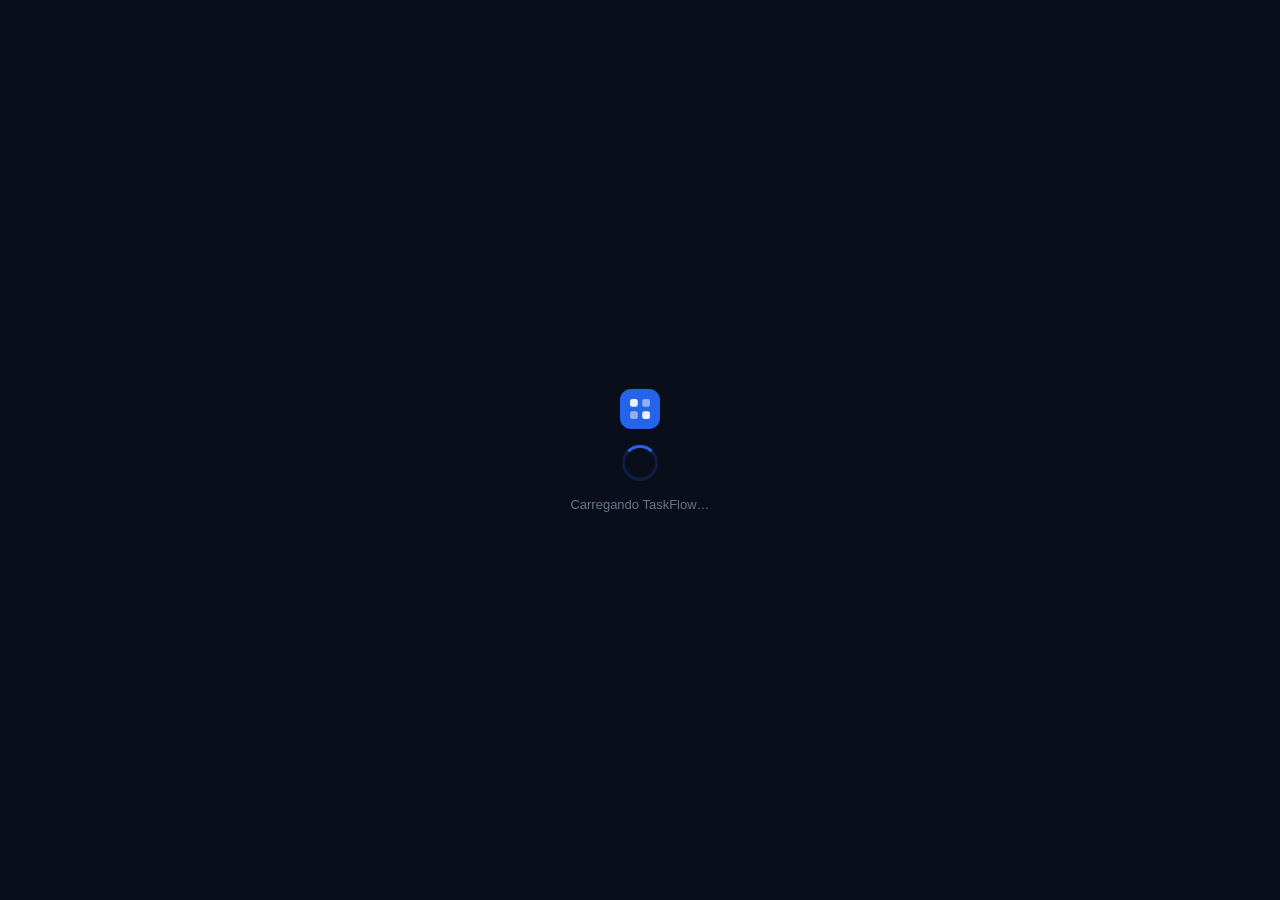
==== commit bcc1c78b: "Add files via upload" ====
--- a/app.html
+++ b/app.html
@@ -4,7 +4,6 @@
 <meta charset="UTF-8">
 <meta name="viewport" content="width=device-width, initial-scale=1.0">
 <title>TaskFlow — Painel</title>
-<!-- PWA -->
 <link rel="manifest" href="manifest.json">
 <meta name="theme-color" content="#0a0e1a">
 <meta name="mobile-web-app-capable" content="yes">
@@ -12,7 +11,6 @@
 <meta name="apple-mobile-web-app-status-bar-style" content="black-translucent">
 <meta name="apple-mobile-web-app-title" content="TaskFlow">
 <link rel="apple-touch-icon" href="[data-uri]">
-<link rel="icon" type="image/png" href="[data-uri]">
 <link rel="preconnect" href="https://fonts.googleapis.com">
 <link href="https://fonts.googleapis.com/css2?family=DM+Sans:ital,opsz,wght@0,9..40,300;0,9..40,400;0,9..40,500;0,9..40,600;1,9..40,300&family=Syne:wght@700;800&display=swap" rel="stylesheet">
 <style>
@@ -1134,9 +1132,51 @@
   .mobile-drawer { display: none !important; }
 }
 
+/* Loading overlay */
+#loadingOverlay {
+  position: fixed; inset: 0; z-index: 9999;
+  background: #0a0e1a;
+  display: flex; flex-direction: column;
+  align-items: center; justify-content: center;
+  gap: 16px;
+  transition: opacity 0.4s;
+}
+#loadingOverlay.hide { opacity: 0; pointer-events: none; }
+.load-spinner {
+  width: 36px; height: 36px;
+  border: 3px solid rgba(37,99,235,0.2);
+  border-top-color: #2563eb;
+  border-radius: 50%;
+  animation: spin 0.8s linear infinite;
+}
+@keyframes spin { to { transform: rotate(360deg); } }
+.load-label { font-size: 13px; color: #64748b; }
+
+/* Sync indicator */
+.sync-dot {
+  width: 6px; height: 6px; border-radius: 50%;
+  background: var(--success);
+  display: inline-block;
+  margin-right: 4px;
+}
+.sync-dot.syncing { background: var(--warn); animation: pulse 1s infinite; }
+@keyframes pulse { 0%,100%{opacity:1} 50%{opacity:0.3} }
 </style>
 </head>
 <body>
+
+<!-- Loading -->
+<div id="loadingOverlay">
+  <svg width="40" height="40" viewBox="0 0 36 36" fill="none">
+    <rect width="36" height="36" rx="10" fill="#2563EB"/>
+    <rect x="9" y="9" width="7" height="7" rx="2" fill="white" opacity="0.9"/>
+    <rect x="20" y="9" width="7" height="7" rx="2" fill="white" opacity="0.5"/>
+    <rect x="9" y="20" width="7" height="7" rx="2" fill="white" opacity="0.5"/>
+    <rect x="20" y="20" width="7" height="7" rx="2" fill="white" opacity="0.9"/>
+  </svg>
+  <div class="load-spinner"></div>
+  <div class="load-label">Carregando TaskFlow…</div>
+</div>
 
 <aside class="sidebar" id="sidebar">
   <div class="ws-header">
@@ -1150,16 +1190,16 @@
       </svg>
       <span class="ws-name">TaskFlow</span>
     </div>
-    <button class="sidebar-toggle" id="sidebarToggle" title="Recolher sidebar">
+    <button class="sidebar-toggle" id="sidebarToggle">
       <svg width="16" height="16" viewBox="0 0 24 24" fill="none" stroke="currentColor" stroke-width="2" stroke-linecap="round"><line x1="3" y1="12" x2="21" y2="12"/><line x1="3" y1="6" x2="21" y2="6"/><line x1="3" y1="18" x2="21" y2="18"/></svg>
     </button>
   </div>
 
   <div class="sidebar-user">
-    <div class="user-av" id="sidebarAvatar">A</div>
+    <div class="user-av" id="sidebarAvatar">?</div>
     <div class="user-info">
-      <span class="user-name" id="sidebarName">admin</span>
-      <span class="user-role">Workspace pessoal</span>
+      <span class="user-name" id="sidebarName">…</span>
+      <span class="user-role"><span class="sync-dot" id="syncDot"></span><span id="syncLabel">sincronizado</span></span>
     </div>
     <button class="btn-icon" onclick="sair()" title="Sair">
       <svg width="14" height="14" viewBox="0 0 24 24" fill="none" stroke="currentColor" stroke-width="2" stroke-linecap="round"><path d="M9 21H5a2 2 0 0 1-2-2V5a2 2 0 0 1 2-2h4"/><polyline points="16 17 21 12 16 7"/><line x1="21" y1="12" x2="9" y2="12"/></svg>
@@ -1184,7 +1224,7 @@
   <div class="sidebar-section">
     <div class="section-header">
       <span>Meus Painéis</span>
-      <button class="btn-icon" id="btnNovoPainel" title="Novo painel">
+      <button class="btn-icon" id="btnNovoPainel">
         <svg width="14" height="14" viewBox="0 0 24 24" fill="none" stroke="currentColor" stroke-width="2" stroke-linecap="round"><line x1="12" y1="5" x2="12" y2="19"/><line x1="5" y1="12" x2="19" y2="12"/></svg>
       </button>
     </div>
@@ -1194,7 +1234,7 @@
   <div class="sidebar-bottom">
     <div class="storage-info">
       <div class="storage-bar"><div class="storage-fill" id="storageFill"></div></div>
-      <span id="storageText">0 tarefas salvas</span>
+      <span id="storageText">carregando…</span>
     </div>
   </div>
 </aside>
@@ -1212,7 +1252,7 @@
   <div id="viewAgenda" class="view">
     <div class="page-header">
       <div class="page-title-row"><span class="page-emoji">📅</span><h1 class="page-title">Agenda Semanal</h1></div>
-      <p class="page-subtitle" id="agendaSubtitle">Semana atual</p>
+      <p class="page-subtitle">Semana atual</p>
     </div>
     <div class="week-grid" id="weekGrid"></div>
   </div>
@@ -1230,10 +1270,7 @@
       </button>
     </div>
     <div class="modal-body">
-      <div class="form-field">
-        <label>Nome do painel</label>
-        <input type="text" id="novoPainelNome" placeholder="Ex: Trabalho, Estudos, Pessoal…" maxlength="40">
-      </div>
+      <div class="form-field"><label>Nome do painel</label><input type="text" id="novoPainelNome" placeholder="Ex: Trabalho, Estudos…" maxlength="40"></div>
       <div class="form-field">
         <label>Emoji</label>
         <div class="emoji-picker" id="emojiPicker">
@@ -1250,7 +1287,7 @@
         </div>
       </div>
       <div class="form-field">
-        <label>Cor de destaque</label>
+        <label>Cor</label>
         <div class="color-picker" id="colorPicker">
           <button class="color-opt selected" data-color="#3b82f6" style="background:#3b82f6"></button>
           <button class="color-opt" data-color="#8b5cf6" style="background:#8b5cf6"></button>
@@ -1281,13 +1318,10 @@
     </div>
     <div class="modal-body">
       <input type="hidden" id="editPainelId">
-      <div class="form-field">
-        <label>Nome</label>
-        <input type="text" id="editPainelNome" maxlength="40">
-      </div>
+      <div class="form-field"><label>Nome</label><input type="text" id="editPainelNome" maxlength="40"></div>
     </div>
     <div class="modal-footer">
-      <button class="btn-danger-sm" onclick="excluirPainelConfirm()">Excluir painel</button>
+      <button class="btn-danger-sm" onclick="excluirPainelConfirm()">Excluir</button>
       <div style="flex:1"></div>
       <button class="btn-ghost" onclick="fecharModal('modalEditarPainel')">Cancelar</button>
       <button class="btn-primary-sm" onclick="salvarEdicaoPainel()">Salvar</button>
@@ -1307,9 +1341,9 @@
     </button>
   </div>
   <div class="drawer-user">
-    <div class="user-av" id="drawerAvatar">A</div>
+    <div class="user-av" id="drawerAvatar">?</div>
     <div class="user-info">
-      <span class="user-name" id="drawerName">admin</span>
+      <span class="user-name" id="drawerName">…</span>
       <span class="user-role">Workspace pessoal</span>
     </div>
   </div>
@@ -1323,318 +1357,367 @@
   </div>
 </div>
 
-<script>
-// js/app.js
-
-// ═══════════════════════════════════════
-//  AUTH CHECK
-// ═══════════════════════════════════════
-const userRaw = localStorage.getItem('tf_user');
-if (!userRaw) { window.location.href = './index.html'; }
-const USER = JSON.parse(userRaw);
-
-document.getElementById('sidebarName').textContent = USER.nome;
-document.getElementById('sidebarAvatar').textContent = USER.nome[0].toUpperCase();
-
-function sair() {
-  localStorage.removeItem('tf_user');
-  window.location.href = './index.html';
-}
-
-// ═══════════════════════════════════════
-//  DATA
-// ═══════════════════════════════════════
-const STORAGE_KEY = 'tf_data_v2';
-
-function loadData() {
-  const raw = localStorage.getItem(STORAGE_KEY);
-  if (raw) return JSON.parse(raw);
-  // Seed com dados de exemplo
-  return {
-    paineis: [
-      { id: 1, nome: 'Trabalho', emoji: '💼', cor: '#8b5cf6', descricao: 'Tarefas profissionais', criadoEm: Date.now() },
-      { id: 2, nome: 'Estudos',  emoji: '📚', cor: '#10b981', descricao: 'Aprendizado e cursos', criadoEm: Date.now() },
-      { id: 3, nome: 'Pessoal',  emoji: '🏠', cor: '#f59e0b', descricao: 'Vida pessoal', criadoEm: Date.now() },
-    ],
-    tarefas: [
-      { id: 101, painelId: 1, texto: 'Revisar relatório Q2', dia: 'segunda', prioridade: 'alta', feita: false },
-      { id: 102, painelId: 1, texto: 'Reunião de equipe', dia: 'terca', prioridade: 'media', feita: false },
-      { id: 103, painelId: 2, texto: 'Assistir aula de React', dia: 'quarta', prioridade: 'baixa', feita: true },
-      { id: 104, painelId: 3, texto: 'Comprar mantimentos', dia: 'quinta', prioridade: 'media', feita: false },
-    ]
-  };
-}
-
-let data = loadData();
-
-function save() {
-  localStorage.setItem(STORAGE_KEY, JSON.stringify(data));
-  atualizarStorageInfo();
-}
-
-// ═══════════════════════════════════════
-//  STATE
-// ═══════════════════════════════════════
+<script type="module">
+import { initializeApp }   from 'https://www.gstatic.com/firebasejs/10.12.0/firebase-app.js';
+import { getAuth, onAuthStateChanged, signOut } from 'https://www.gstatic.com/firebasejs/10.12.0/firebase-auth.js';
+import {
+  getFirestore, collection, doc,
+  onSnapshot, addDoc, updateDoc, deleteDoc,
+  query, orderBy, serverTimestamp
+} from 'https://www.gstatic.com/firebasejs/10.12.0/firebase-firestore.js';
+
+// ── CONFIG ──
+const firebaseConfig = {
+  apiKey: "AIzaSyD-orSgwdJhKzDFpCCYYSi7Cp6uoR_GGC8",
+  authDomain: "task-97699.firebaseapp.com",
+  projectId: "task-97699",
+  storageBucket: "task-97699.firebasestorage.app",
+  messagingSenderId: "165802588673",
+  appId: "1:165802588673:web:b34aef193a7df603279e00"
+};
+
+const fbApp = initializeApp(firebaseConfig);
+const auth  = getAuth(fbApp);
+const db    = getFirestore(fbApp);
+
+// ── STATE ──
+let USER = null;
+let data = { paineis: [], tarefas: [] };
 let viewAtual = 'geral';
 let painelAtivoId = null;
 let filtroAtivo = 'todos';
 let emojiSelecionado = '📋';
-let corSelecionada = '#3b82f6';
-
-// ═══════════════════════════════════════
-//  SIDEBAR
-// ═══════════════════════════════════════
+let corSelecionada   = '#3b82f6';
 let sidebarCollapsed = false;
-
-document.getElementById('sidebarToggle').addEventListener('click', () => {
-  sidebarCollapsed = !sidebarCollapsed;
-  document.getElementById('sidebar').classList.toggle('collapsed', sidebarCollapsed);
+let unsubPaineis = null;
+let unsubTarefas = null;
+
+const DIAS_SEMANA = [
+  { id:'segunda', nome:'Segunda' },
+  { id:'terca',   nome:'Terça'   },
+  { id:'quarta',  nome:'Quarta'  },
+  { id:'quinta',  nome:'Quinta'  },
+  { id:'sexta',   nome:'Sexta'   },
+];
+const HOJE_IDX = (new Date().getDay() + 6) % 7;
+const HOJE_DIA = ['segunda','terca','quarta','quinta','sexta'][HOJE_IDX] || null;
+
+// ── SYNC INDICATOR ──
+function setSyncing(v) {
+  const dot = document.getElementById('syncDot');
+  const lbl = document.getElementById('syncLabel');
+  if (!dot) return;
+  dot.className = 'sync-dot' + (v ? ' syncing' : '');
+  lbl.textContent = v ? 'sincronizando…' : 'sincronizado';
+}
+
+// ── AUTH ──
+onAuthStateChanged(auth, user => {
+  if (!user) { window.location.href = './index.html'; return; }
+  USER = user;
+  const nome = user.displayName || user.email.split('@')[0];
+  document.getElementById('sidebarName').textContent = nome;
+  document.getElementById('sidebarAvatar').textContent = nome[0].toUpperCase();
+  document.getElementById('drawerName').textContent = nome;
+  document.getElementById('drawerAvatar').textContent = nome[0].toUpperCase();
+  iniciarListeners();
 });
 
-document.getElementById('btnNovoPainel').addEventListener('click', () => {
-  abrirModal('modalNovoPainel');
-});
+window.sair = async function() {
+  if (unsubPaineis) unsubPaineis();
+  if (unsubTarefas) unsubTarefas();
+  await signOut(auth);
+  window.location.href = './index.html';
+};
+
+// ── FIRESTORE PATHS ──
+function painelCol()  { return collection(db, 'users', USER.uid, 'paineis'); }
+function tarefaCol()  { return collection(db, 'users', USER.uid, 'tarefas'); }
+function painelDoc(id){ return doc(db, 'users', USER.uid, 'paineis', id); }
+function tarefaDoc(id){ return doc(db, 'users', USER.uid, 'tarefas', id); }
+
+// ── LISTENERS TEMPO REAL ──
+function iniciarListeners() {
+  setSyncing(true);
+  let loadedP = false, loadedT = false;
+
+  unsubPaineis = onSnapshot(query(painelCol(), orderBy('criadoEm')), snap => {
+    data.paineis = snap.docs.map(d => ({ id: d.id, ...d.data() }));
+    loadedP = true;
+    if (loadedP && loadedT) finalizarCarregamento();
+    else renderTudo();
+  });
+
+  unsubTarefas = onSnapshot(query(tarefaCol(), orderBy('criadoEm')), snap => {
+    data.tarefas = snap.docs.map(d => ({ id: d.id, ...d.data() }));
+    loadedT = true;
+    if (loadedP && loadedT) finalizarCarregamento();
+    else renderTudo();
+  });
+}
+
+function finalizarCarregamento() {
+  setSyncing(false);
+  const ov = document.getElementById('loadingOverlay');
+  ov.classList.add('hide');
+  setTimeout(() => ov.remove(), 500);
+  renderTudo();
+  atualizarStorageInfo();
+}
+
+// ── CRUD PAINEIS ──
+window.criarPainel = async function() {
+  const nome = document.getElementById('novoPainelNome').value.trim();
+  if (!nome) { document.getElementById('novoPainelNome').focus(); return; }
+  setSyncing(true);
+  const ref = await addDoc(painelCol(), {
+    nome, emoji: emojiSelecionado, cor: corSelecionada,
+    descricao: '', criadoEm: serverTimestamp()
+  });
+  setSyncing(false);
+  fecharModal('modalNovoPainel');
+  document.getElementById('novoPainelNome').value = '';
+  abrirPainel(ref.id);
+  toast('Painel "' + nome + '" criado! ✓', 's');
+};
+
+window.salvarEdicaoPainel = async function() {
+  const id   = document.getElementById('editPainelId').value;
+  const nome = document.getElementById('editPainelNome').value.trim();
+  if (!nome) return;
+  setSyncing(true);
+  await updateDoc(painelDoc(id), { nome });
+  setSyncing(false);
+  fecharModal('modalEditarPainel');
+  if (painelAtivoId === id) renderPainel();
+  if (viewAtual === 'geral') renderVisaoGeral();
+  toast('Painel atualizado.', 's');
+};
+
+window.excluirPainelConfirm = async function() {
+  const id = document.getElementById('editPainelId').value;
+  const p  = data.paineis.find(p => p.id === id);
+  if (!p) return;
+  const n  = data.tarefas.filter(t => t.painelId === id).length;
+  if (!confirm('Excluir "' + p.nome + '" e suas ' + n + ' tarefas?')) return;
+  setSyncing(true);
+  // Exclui tarefas do painel
+  await Promise.all(data.tarefas.filter(t => t.painelId === id).map(t => deleteDoc(tarefaDoc(t.id))));
+  await deleteDoc(painelDoc(id));
+  setSyncing(false);
+  fecharModal('modalEditarPainel');
+  abrirVisaoGeral();
+  toast('Painel excluído.', '');
+};
+
+window.renomearPainelInline = async function(id, nome) {
+  if (!nome.trim()) return;
+  setSyncing(true);
+  await updateDoc(painelDoc(id), { nome: nome.trim() });
+  setSyncing(false);
+};
+
+window.editarDescricao = async function(id, desc) {
+  setSyncing(true);
+  await updateDoc(painelDoc(id), { descricao: desc });
+  setSyncing(false);
+};
+
+// ── CRUD TAREFAS ──
+window.adicionarTarefa = async function() {
+  const input = document.getElementById('newTaskText');
+  const dia   = document.getElementById('newTaskDia')?.value;
+  const prio  = document.getElementById('newTaskPrio')?.value;
+  if (!input?.value.trim()) { toast('Digite uma descrição.', 'e'); input?.focus(); return; }
+  setSyncing(true);
+  await addDoc(tarefaCol(), {
+    painelId: painelAtivoId,
+    texto: input.value.trim(),
+    dia: dia || 'segunda',
+    prioridade: prio || 'media',
+    feita: false,
+    criadoEm: serverTimestamp()
+  });
+  setSyncing(false);
+  input.value = '';
+  toast('Tarefa adicionada! ✓', 's');
+};
+
+window.toggleTarefa = async function(id) {
+  const t = data.tarefas.find(t => t.id === id);
+  if (!t) return;
+  setSyncing(true);
+  await updateDoc(tarefaDoc(id), { feita: !t.feita });
+  setSyncing(false);
+};
+
+window.excluirTarefa = async function(id) {
+  setSyncing(true);
+  await deleteDoc(tarefaDoc(id));
+  setSyncing(false);
+  toast('Tarefa removida.', '');
+};
+
+window.setFiltro = function(f) { filtroAtivo = f; renderPainel(); };
+
+// ── RENDER ──
+function renderTudo() {
+  renderSidebar();
+  if (viewAtual === 'geral')   renderVisaoGeral();
+  else if (viewAtual === 'agenda') renderAgenda();
+  else if (viewAtual === 'painel') renderPainel();
+}
 
 function renderSidebar() {
   const list = document.getElementById('painelList');
   list.innerHTML = '';
-
   data.paineis.forEach(p => {
     const total = data.tarefas.filter(t => t.painelId === p.id).length;
     const div = document.createElement('div');
     div.className = 'painel-item' + (painelAtivoId === p.id && viewAtual === 'painel' ? ' active' : '');
-    div.innerHTML = `
-      <div class="painel-item-dot" style="background:${p.cor}"></div>
-      <span class="painel-item-icon">${p.emoji}</span>
-      <span class="painel-item-name">${esc(p.nome)}</span>
-      <span class="painel-item-count">${total}</span>
+    div.innerHTML = \`
+      <div class="painel-item-dot" style="background:\${p.cor}"></div>
+      <span class="painel-item-icon">\${p.emoji}</span>
+      <span class="painel-item-name">\${esc(p.nome)}</span>
+      <span class="painel-item-count">\${total}</span>
       <div class="painel-item-opts">
-        <button class="btn-icon" onclick="abrirEditarPainel(event,${p.id})" title="Editar">
+        <button class="btn-icon" onclick="abrirEditarPainel(event,'\${p.id}')">
           <svg width="12" height="12" viewBox="0 0 24 24" fill="none" stroke="currentColor" stroke-width="2" stroke-linecap="round"><path d="M11 4H4a2 2 0 0 0-2 2v14a2 2 0 0 0 2 2h14a2 2 0 0 0 2-2v-7"/><path d="M18.5 2.5a2.121 2.121 0 0 1 3 3L12 15l-4 1 1-4 9.5-9.5z"/></svg>
         </button>
-      </div>
-    `;
+      </div>\`;
     div.addEventListener('click', () => abrirPainel(p.id));
     list.appendChild(div);
   });
-
-  // Nav active state
   document.querySelectorAll('.nav-item').forEach(n => n.classList.remove('active'));
-  if (viewAtual === 'geral') document.querySelectorAll('.nav-item')[0]?.classList.add('active');
+  if (viewAtual === 'geral')  document.querySelectorAll('.nav-item')[0]?.classList.add('active');
   if (viewAtual === 'agenda') document.querySelectorAll('.nav-item')[1]?.classList.add('active');
-}
-
-// ═══════════════════════════════════════
-//  VIEWS
-// ═══════════════════════════════════════
+  atualizarStorageInfo();
+}
+
 function showView(id) {
   document.querySelectorAll('.view').forEach(v => v.classList.remove('active'));
   document.getElementById(id)?.classList.add('active');
 }
 
-// Visão Geral
-function abrirVisaoGeral() {
+window.abrirVisaoGeral = function() {
   viewAtual = 'geral'; painelAtivoId = null;
-  showView('viewGeral');
-  renderSidebar();
-  renderVisaoGeral();
-}
+  showView('viewGeral'); renderSidebar(); renderVisaoGeral();
+};
 
 function renderVisaoGeral() {
-  // Stats
-  const total = data.tarefas.length;
-  const feitas = data.tarefas.filter(t => t.feita).length;
-  const pendentes = total - feitas;
-  const alta = data.tarefas.filter(t => t.prioridade === 'alta' && !t.feita).length;
-
-  document.getElementById('statsGrid').innerHTML = `
-    <div class="stat-card"><div class="stat-label">Total de tarefas</div><div class="stat-value c-blue">${total}</div></div>
-    <div class="stat-card"><div class="stat-label">Concluídas</div><div class="stat-value c-green">${feitas}</div></div>
-    <div class="stat-card"><div class="stat-label">Pendentes</div><div class="stat-value c-warn">${pendentes}</div></div>
-    <div class="stat-card"><div class="stat-label">Alta prioridade</div><div class="stat-value c-red">${alta}</div></div>
-    <div class="stat-card"><div class="stat-label">Painéis</div><div class="stat-value c-blue">${data.paineis.length}</div></div>
-  `;
-
-  // Overview cards
+  const total    = data.tarefas.length;
+  const feitas   = data.tarefas.filter(t => t.feita).length;
+  const pendentes= total - feitas;
+  const alta     = data.tarefas.filter(t => t.prioridade === 'alta' && !t.feita).length;
+  document.getElementById('statsGrid').innerHTML = \`
+    <div class="stat-card"><div class="stat-label">Total</div><div class="stat-value c-blue">\${total}</div></div>
+    <div class="stat-card"><div class="stat-label">Concluídas</div><div class="stat-value c-green">\${feitas}</div></div>
+    <div class="stat-card"><div class="stat-label">Pendentes</div><div class="stat-value c-warn">\${pendentes}</div></div>
+    <div class="stat-card"><div class="stat-label">Alta prioridade</div><div class="stat-value c-red">\${alta}</div></div>
+    <div class="stat-card"><div class="stat-label">Painéis</div><div class="stat-value c-blue">\${data.paineis.length}</div></div>
+  \`;
   const grid = document.getElementById('overviewGrid');
   if (data.paineis.length === 0) {
-    grid.innerHTML = `<div class="overview-empty">Nenhum painel criado ainda.<br>Clique em <strong>+</strong> na sidebar para criar seu primeiro painel.</div>`;
+    grid.innerHTML = \`<div class="overview-empty">Nenhum painel ainda.<br>Clique em <strong>+</strong> na sidebar para criar o primeiro.</div>\`;
     return;
   }
-
   grid.innerHTML = data.paineis.map(p => {
-    const ts = data.tarefas.filter(t => t.painelId === p.id);
+    const ts   = data.tarefas.filter(t => t.painelId === p.id);
     const done = ts.filter(t => t.feita).length;
-    const pct = ts.length > 0 ? Math.round((done / ts.length) * 100) : 0;
-    return `
-      <div class="overview-card" onclick="abrirPainel(${p.id})">
-        <div class="overview-card-top" style="background:${p.cor}"></div>
-        <div class="overview-card-body">
-          <div class="overview-card-title">
-            <span>${p.emoji}</span>
-            <span>${esc(p.nome)}</span>
-          </div>
-          <div class="overview-card-meta">
-            <span>${ts.length} tarefas</span>
-            <span>·</span>
-            <span>${done} concluídas</span>
-          </div>
-          <div class="overview-progress">
-            <div class="overview-progress-bar">
-              <div class="overview-progress-fill" style="width:${pct}%;background:${p.cor}"></div>
+    const pct  = ts.length > 0 ? Math.round((done/ts.length)*100) : 0;
+    return \`<div class="overview-card" onclick="abrirPainel('\${p.id}')">
+      <div class="overview-card-top" style="background:\${p.cor}"></div>
+      <div class="overview-card-body">
+        <div class="overview-card-title"><span>\${p.emoji}</span><span>\${esc(p.nome)}</span></div>
+        <div class="overview-card-meta"><span>\${ts.length} tarefas</span><span>·</span><span>\${done} concluídas</span></div>
+        <div class="overview-progress">
+          <div class="overview-progress-bar"><div class="overview-progress-fill" style="width:\${pct}%;background:\${p.cor}"></div></div>
+          <div class="overview-progress-label">\${pct}% concluído</div>
+        </div>
+      </div></div>\`;
+  }).join('');
+}
+
+window.abrirAgenda = function() {
+  viewAtual = 'agenda'; painelAtivoId = null;
+  showView('viewAgenda'); renderSidebar(); renderAgenda();
+};
+
+function renderAgenda() {
+  document.getElementById('weekGrid').innerHTML = DIAS_SEMANA.map(d => {
+    const ts = data.tarefas.filter(t => t.dia === d.id);
+    const isHoje = d.id === HOJE_DIA;
+    const cards = ts.length === 0
+      ? '<div class="week-empty">Sem tarefas</div>'
+      : ts.map(t => {
+          const p = data.paineis.find(p => p.id === t.painelId);
+          return \`<div class="week-task\${t.feita?' done':''}">
+            <div class="wt-cb" onclick="toggleTarefa('\${t.id}')">
+              <svg width="8" height="8" viewBox="0 0 12 10" fill="none" stroke="white" stroke-width="2.5" stroke-linecap="round"><polyline points="1 5 4.5 9 11 1"/></svg>
             </div>
-            <div class="overview-progress-label">${pct}% concluído</div>
-          </div>
+            <div class="wt-body">
+              <div class="wt-text">\${esc(t.texto)}</div>
+              \${p?'<div class="wt-painel" style="color:'+p.cor+'">'+p.emoji+' '+esc(p.nome)+'</div>':''}
+            </div></div>\`;
+        }).join('');
+    return \`<div class="week-col\${isHoje?' today':''}">
+      <div class="week-col-header">
+        <span class="week-day-name">\${d.nome}</span>
+        <div style="display:flex;gap:5px;align-items:center">
+          \${isHoje?'<span class="today-chip">Hoje</span>':''}
+          <span class="week-col-count">\${ts.length}</span>
         </div>
       </div>
-    `;
+      <div class="week-col-tasks">\${cards}</div></div>\`;
   }).join('');
 }
 
-// Agenda
-function abrirAgenda() {
-  viewAtual = 'agenda'; painelAtivoId = null;
-  showView('viewAgenda');
-  renderSidebar();
-  renderAgenda();
-}
-
-const DIAS_SEMANA = [
-  { id: 'segunda', nome: 'Segunda' },
-  { id: 'terca',   nome: 'Terça' },
-  { id: 'quarta',  nome: 'Quarta' },
-  { id: 'quinta',  nome: 'Quinta' },
-  { id: 'sexta',   nome: 'Sexta' },
-];
-
-const HOJE_IDX = (new Date().getDay() + 6) % 7;
-const HOJE_DIA = ['segunda','terca','quarta','quinta','sexta'][HOJE_IDX] || null;
-
-function renderAgenda() {
-  const grid = document.getElementById('weekGrid');
-  grid.innerHTML = DIAS_SEMANA.map(d => {
-    const tarefasDia = data.tarefas.filter(t => t.dia === d.id);
-    const isHoje = d.id === HOJE_DIA;
-
-    const cards = tarefasDia.length === 0
-      ? `<div class="week-empty">Sem tarefas</div>`
-      : tarefasDia.map(t => {
-          const painel = data.paineis.find(p => p.id === t.painelId);
-          return `
-            <div class="week-task${t.feita ? ' done' : ''}" id="wt-${t.id}">
-              <div class="wt-cb" onclick="toggleTarefa(${t.id})">
-                <svg width="8" height="8" viewBox="0 0 12 10" fill="none" stroke="white" stroke-width="2.5" stroke-linecap="round" stroke-linejoin="round">
-                  <polyline points="1 5 4.5 9 11 1"/>
-                </svg>
-              </div>
-              <div class="wt-body">
-                <div class="wt-text">${esc(t.texto)}</div>
-                ${painel ? `<div class="wt-painel" style="color:${painel.cor}">${painel.emoji} ${esc(painel.nome)}</div>` : ''}
-              </div>
-            </div>
-          `;
-        }).join('');
-
-    return `
-      <div class="week-col${isHoje ? ' today' : ''}">
-        <div class="week-col-header">
-          <span class="week-day-name">${d.nome}</span>
-          <div style="display:flex;gap:5px;align-items:center">
-            ${isHoje ? '<span class="today-chip">Hoje</span>' : ''}
-            <span class="week-col-count">${tarefasDia.length}</span>
-          </div>
-        </div>
-        <div class="week-col-tasks">${cards}</div>
-      </div>
-    `;
-  }).join('');
-}
-
-// Painel
-function abrirPainel(id) {
-  painelAtivoId = id;
-  viewAtual = 'painel';
-  filtroAtivo = 'todos';
-  showView('viewPainel');
-  renderSidebar();
-  renderPainel();
-}
+window.abrirPainel = function(id) {
+  painelAtivoId = id; viewAtual = 'painel'; filtroAtivo = 'todos';
+  showView('viewPainel'); renderSidebar(); renderPainel();
+};
 
 function renderPainel() {
-  const painel = data.paineis.find(p => p.id === painelAtivoId);
-  if (!painel) { abrirVisaoGeral(); return; }
-
-  const tarefas = data.tarefas.filter(t => t.painelId === painelAtivoId);
-  const feitas = tarefas.filter(t => t.feita).length;
-  const pendentes = tarefas.length - feitas;
-  const pct = tarefas.length > 0 ? Math.round((feitas / tarefas.length) * 100) : 0;
-
-  const view = document.getElementById('viewPainel');
-  view.innerHTML = `
+  const p = data.paineis.find(p => p.id === painelAtivoId);
+  if (!p) { abrirVisaoGeral(); return; }
+  const ts       = data.tarefas.filter(t => t.painelId === painelAtivoId);
+  const feitas   = ts.filter(t => t.feita).length;
+  const pendentes= ts.length - feitas;
+  const pct      = ts.length > 0 ? Math.round((feitas/ts.length)*100) : 0;
+  document.getElementById('viewPainel').innerHTML = \`
     <div class="painel-view-header">
       <div class="painel-view-title-row">
-        <span class="page-emoji">${painel.emoji}</span>
-        <input
-          class="painel-title-input"
-          value="${esc(painel.nome)}"
-          maxlength="40"
-          onchange="renomearPainelInline(${painel.id}, this.value)"
-        >
+        <span class="page-emoji">\${p.emoji}</span>
+        <input class="painel-title-input" value="\${esc(p.nome)}" maxlength="40" onchange="renomearPainelInline('\${p.id}',this.value)">
       </div>
       <div class="painel-actions">
-        <button class="btn-sm" onclick="abrirEditarPainel(event, ${painel.id})">
+        <button class="btn-sm" onclick="abrirEditarPainel(event,'\${p.id}')">
           <svg width="13" height="13" viewBox="0 0 24 24" fill="none" stroke="currentColor" stroke-width="2" stroke-linecap="round"><path d="M11 4H4a2 2 0 0 0-2 2v14a2 2 0 0 0 2 2h14a2 2 0 0 0 2-2v-7"/><path d="M18.5 2.5a2.121 2.121 0 0 1 3 3L12 15l-4 1 1-4 9.5-9.5z"/></svg>
           Editar
         </button>
       </div>
     </div>
-
-    <input
-      class="painel-desc-input"
-      value="${esc(painel.descricao || '')}"
-      placeholder="Adicione uma descrição…"
-      maxlength="100"
-      onchange="editarDescricao(${painel.id}, this.value)"
-    >
-
+    <input class="painel-desc-input" value="\${esc(p.descricao||'')}" placeholder="Adicione uma descrição…" maxlength="100" onchange="editarDescricao('\${p.id}',this.value)">
     <div class="painel-stats-row">
-      <div class="painel-stat">
-        <span class="painel-stat-label">Total</span>
-        <span class="painel-stat-val" style="color:#60a5fa">${tarefas.length}</span>
-      </div>
+      <div class="painel-stat"><span class="painel-stat-label">Total</span><span class="painel-stat-val" style="color:#60a5fa">\${ts.length}</span></div>
       <div class="painel-stat-divider"></div>
-      <div class="painel-stat">
-        <span class="painel-stat-label">Feitas</span>
-        <span class="painel-stat-val" style="color:#86efac">${feitas}</span>
-      </div>
+      <div class="painel-stat"><span class="painel-stat-label">Feitas</span><span class="painel-stat-val" style="color:#86efac">\${feitas}</span></div>
       <div class="painel-stat-divider"></div>
-      <div class="painel-stat">
-        <span class="painel-stat-label">Pendentes</span>
-        <span class="painel-stat-val" style="color:#fcd34d">${pendentes}</span>
-      </div>
+      <div class="painel-stat"><span class="painel-stat-label">Pendentes</span><span class="painel-stat-val" style="color:#fcd34d">\${pendentes}</span></div>
       <div class="painel-stat-divider"></div>
       <div class="painel-progress-wrap">
-        <div class="painel-progress-track">
-          <div class="painel-progress-bar" style="width:${pct}%;background:${painel.cor}"></div>
-        </div>
-        <div style="font-size:11px;color:var(--text3);margin-top:3px">${pct}% concluído</div>
+        <div class="painel-progress-track"><div class="painel-progress-bar" style="width:\${pct}%;background:\${p.cor}"></div></div>
+        <div style="font-size:11px;color:var(--text3);margin-top:3px">\${pct}% concluído</div>
       </div>
     </div>
-
-    <!-- Form adicionar -->
     <div class="add-task-form">
-      <div class="ff grow">
-        <label>Nova Tarefa</label>
-        <input class="form-inp" type="text" id="newTaskText" placeholder="O que precisa ser feito?" maxlength="120">
-      </div>
-      <div class="ff">
-        <label>Dia</label>
+      <div class="ff grow"><label>Nova Tarefa</label><input class="form-inp" type="text" id="newTaskText" placeholder="O que precisa ser feito?" maxlength="120"></div>
+      <div class="ff"><label>Dia</label>
         <select class="form-inp" id="newTaskDia">
-          ${DIAS_SEMANA.map(d => `<option value="${d.id}"${d.id === HOJE_DIA ? ' selected' : ''}>${d.nome}</option>`).join('')}
+          \${DIAS_SEMANA.map(d=>'<option value="'+d.id+'"'+(d.id===HOJE_DIA?' selected':'')+'>'+d.nome+'</option>').join('')}
         </select>
       </div>
-      <div class="ff">
-        <label>Prioridade</label>
+      <div class="ff"><label>Prioridade</label>
         <select class="form-inp" id="newTaskPrio">
           <option value="baixa">🟢 Baixa</option>
           <option value="media" selected>🟡 Média</option>
@@ -1648,357 +1731,152 @@
         </button>
       </div>
     </div>
-
-    <!-- Filtros -->
     <div class="filter-bar">
-      <button class="ftab${filtroAtivo === 'todos' ? ' active' : ''}" onclick="setFiltro('todos')">Todas</button>
-      <button class="ftab${filtroAtivo === 'pendente' ? ' active' : ''}" onclick="setFiltro('pendente')">Pendentes</button>
-      <button class="ftab${filtroAtivo === 'feita' ? ' active' : ''}" onclick="setFiltro('feita')">Concluídas</button>
-      <button class="ftab${filtroAtivo === 'alta' ? ' active' : ''}" onclick="setFiltro('alta')">Alta prioridade</button>
-      ${DIAS_SEMANA.map(d => `<button class="ftab${filtroAtivo === d.id ? ' active' : ''}" onclick="setFiltro('${d.id}')">${d.nome}</button>`).join('')}
+      \${['todos','pendente','feita','alta'].map(f=>'<button class="ftab'+(filtroAtivo===f?' active':'')+'" onclick="setFiltro(''+f+'')">'+{todos:'Todas',pendente:'Pendentes',feita:'Concluídas',alta:'Alta prioridade'}[f]+'</button>').join('')}
+      \${DIAS_SEMANA.map(d=>'<button class="ftab'+(filtroAtivo===d.id?' active':'')+'" onclick="setFiltro(''+d.id+'')">'+d.nome+'</button>').join('')}
     </div>
-
-    <!-- Tarefas por dia -->
-    <div id="taskSections">
-      ${renderTaskSections(painelAtivoId)}
-    </div>
-  `;
-
-  // Enter para adicionar
+    <div id="taskSections">\${renderTaskSections(p.id)}</div>
+  \`;
   document.getElementById('newTaskText')?.addEventListener('keydown', e => {
     if (e.key === 'Enter') adicionarTarefa();
   });
 }
 
 function renderTaskSections(painelId) {
-  const painel = data.paineis.find(p => p.id === painelId);
-  let tarefas = data.tarefas.filter(t => t.painelId === painelId);
-
-  // Filtro
-  if (filtroAtivo === 'pendente') tarefas = tarefas.filter(t => !t.feita);
-  else if (filtroAtivo === 'feita') tarefas = tarefas.filter(t => t.feita);
-  else if (filtroAtivo === 'alta') tarefas = tarefas.filter(t => t.prioridade === 'alta');
-  else if (DIAS_SEMANA.some(d => d.id === filtroAtivo)) tarefas = tarefas.filter(t => t.dia === filtroAtivo);
-
-  // Agrupa por dia
+  const p = data.paineis.find(p => p.id === painelId);
+  let ts = data.tarefas.filter(t => t.painelId === painelId);
+  if (filtroAtivo === 'pendente') ts = ts.filter(t => !t.feita);
+  else if (filtroAtivo === 'feita') ts = ts.filter(t => t.feita);
+  else if (filtroAtivo === 'alta') ts = ts.filter(t => t.prioridade === 'alta');
+  else if (DIAS_SEMANA.some(d => d.id === filtroAtivo)) ts = ts.filter(t => t.dia === filtroAtivo);
+  if (ts.length === 0 && filtroAtivo !== 'todos') return '<div class="empty-tasks">Nenhuma tarefa neste filtro.</div>';
   const grupos = DIAS_SEMANA.map(d => ({
-    dia: d,
-    tarefas: tarefas.filter(t => t.dia === d.id)
+    dia: d, tarefas: ts.filter(t => t.dia === d.id)
   })).filter(g => g.tarefas.length > 0 || filtroAtivo === 'todos' || filtroAtivo === g.dia.id);
-
-  if (tarefas.length === 0 && filtroAtivo !== 'todos') {
-    return `<div class="empty-tasks">Nenhuma tarefa neste filtro.</div>`;
-  }
-
-  return grupos.map(g => `
+  return grupos.map(g => \`
     <div class="task-section">
       <div class="task-section-header">
-        <span class="task-section-label">${g.dia.nome}</span>
-        ${g.dia.id === HOJE_DIA ? '<span class="today-chip">Hoje</span>' : ''}
-        <span class="task-section-count">${g.tarefas.length}</span>
+        <span class="task-section-label">\${g.dia.nome}</span>
+        \${g.dia.id === HOJE_DIA ? '<span class="today-chip">Hoje</span>' : ''}
+        <span class="task-section-count">\${g.tarefas.length}</span>
       </div>
       <div class="tasks-list">
-        ${g.tarefas.length === 0
-          ? `<div class="empty-tasks">Sem tarefas para ${g.dia.nome.toLowerCase()}</div>`
-          : g.tarefas.map(t => taskCardHTML(t, painel)).join('')
+        \${g.tarefas.length === 0
+          ? '<div class="empty-tasks">Sem tarefas para '+g.dia.nome.toLowerCase()+'</div>'
+          : g.tarefas.map(t => \`
+            <div class="task-card\${t.feita?' done':''}">
+              <div class="task-cb" onclick="toggleTarefa('\${t.id}')">
+                <svg width="8" height="8" viewBox="0 0 12 10" fill="none" stroke="white" stroke-width="2.5" stroke-linecap="round"><polyline points="1 5 4.5 9 11 1"/></svg>
+              </div>
+              <div class="task-body">
+                <div class="task-text">\${esc(t.texto)}</div>
+                <div class="task-meta">
+                  <span class="p-badge \${t.prioridade}">\${t.prioridade}</span>
+                  <span class="day-badge">\${DIAS_SEMANA.find(d=>d.id===t.dia)?.nome||t.dia}</span>
+                </div>
+              </div>
+              <button class="btn-del" onclick="excluirTarefa('\${t.id}')">
+                <svg width="11" height="11" viewBox="0 0 24 24" fill="none" stroke="currentColor" stroke-width="2.5" stroke-linecap="round"><line x1="18" y1="6" x2="6" y2="18"/><line x1="6" y1="6" x2="18" y2="18"/></svg>
+              </button>
+            </div>\`).join('')
         }
       </div>
-    </div>
-  `).join('');
-}
-
-function taskCardHTML(t, painel) {
-  return `
-    <div class="task-card${t.feita ? ' done' : ''}" id="tc-${t.id}">
-      <div class="task-cb" onclick="toggleTarefa(${t.id})">
-        <svg width="8" height="8" viewBox="0 0 12 10" fill="none" stroke="white" stroke-width="2.5" stroke-linecap="round" stroke-linejoin="round">
-          <polyline points="1 5 4.5 9 11 1"/>
-        </svg>
-      </div>
-      <div class="task-body">
-        <div class="task-text">${esc(t.texto)}</div>
-        <div class="task-meta">
-          <span class="p-badge ${t.prioridade}">${t.prioridade}</span>
-          <span class="day-badge">${DIAS_SEMANA.find(d => d.id === t.dia)?.nome || t.dia}</span>
-        </div>
-      </div>
-      <button class="btn-del" onclick="excluirTarefa(${t.id})" title="Excluir">
-        <svg width="11" height="11" viewBox="0 0 24 24" fill="none" stroke="currentColor" stroke-width="2.5" stroke-linecap="round">
-          <line x1="18" y1="6" x2="6" y2="18"/><line x1="6" y1="6" x2="18" y2="18"/>
-        </svg>
-      </button>
-    </div>
-  `;
-}
-
-// ═══════════════════════════════════════
-//  TAREFAS
-// ═══════════════════════════════════════
-function adicionarTarefa() {
-  const input = document.getElementById('newTaskText');
-  const dia = document.getElementById('newTaskDia')?.value;
-  const prio = document.getElementById('newTaskPrio')?.value;
-
-  if (!input || !input.value.trim()) {
-    toast('Digite uma descrição para a tarefa.', 'e');
-    input?.focus();
-    return;
-  }
-
-  data.tarefas.push({
-    id: Date.now(),
-    painelId: painelAtivoId,
-    texto: input.value.trim(),
-    dia: dia || 'segunda',
-    prioridade: prio || 'media',
-    feita: false,
-    criadoEm: Date.now()
-  });
-
-  save();
-  input.value = '';
-  renderPainel();
-  renderSidebar();
-  toast('Tarefa adicionada! ✓', 's');
-}
-
-function toggleTarefa(id) {
-  const t = data.tarefas.find(t => t.id === id);
-  if (!t) return;
-  t.feita = !t.feita;
-  save();
-  // Re-render da view atual
-  if (viewAtual === 'painel') renderPainel();
-  else if (viewAtual === 'agenda') renderAgenda();
-  else renderVisaoGeral();
-}
-
-function excluirTarefa(id) {
-  data.tarefas = data.tarefas.filter(t => t.id !== id);
-  save();
-  renderPainel();
-  renderSidebar();
-  toast('Tarefa removida.', '');
-}
-
-function setFiltro(f) {
-  filtroAtivo = f;
-  renderPainel();
-}
-
-// ═══════════════════════════════════════
-//  PAINEIS
-// ═══════════════════════════════════════
-function criarPainel() {
-  const nome = document.getElementById('novoPainelNome').value.trim();
-  if (!nome) {
-    document.getElementById('novoPainelNome').focus();
-    return;
-  }
-
-  const novoPainel = {
-    id: Date.now(),
-    nome,
-    emoji: emojiSelecionado,
-    cor: corSelecionada,
-    descricao: '',
-    criadoEm: Date.now()
-  };
-
-  data.paineis.push(novoPainel);
-  save();
-  fecharModal('modalNovoPainel');
-  document.getElementById('novoPainelNome').value = '';
-  renderSidebar();
-  abrirPainel(novoPainel.id);
-  toast(`Painel "${nome}" criado! ✓`, 's');
-}
-
-function abrirEditarPainel(e, id) {
+    </div>\`).join('');
+}
+
+// ── MODAIS ──
+window.abrirModal  = id => document.getElementById(id).classList.add('open');
+window.fecharModal = id => document.getElementById(id).classList.remove('open');
+window.abrirEditarPainel = function(e, id) {
   e.stopPropagation();
   const p = data.paineis.find(p => p.id === id);
   if (!p) return;
-  document.getElementById('editPainelId').value = id;
+  document.getElementById('editPainelId').value  = id;
   document.getElementById('editPainelNome').value = p.nome;
   abrirModal('modalEditarPainel');
-}
-
-function salvarEdicaoPainel() {
-  const id = parseInt(document.getElementById('editPainelId').value);
-  const nome = document.getElementById('editPainelNome').value.trim();
-  if (!nome) return;
-  const p = data.paineis.find(p => p.id === id);
-  if (p) { p.nome = nome; save(); }
-  fecharModal('modalEditarPainel');
-  renderSidebar();
-  if (painelAtivoId === id) renderPainel();
-  if (viewAtual === 'geral') renderVisaoGeral();
-  toast('Painel atualizado.', 's');
-}
-
-function excluirPainelConfirm() {
-  const id = parseInt(document.getElementById('editPainelId').value);
-  const p = data.paineis.find(p => p.id === id);
-  if (!p) return;
-  if (!confirm(`Excluir o painel "${p.nome}" e todas as suas ${data.tarefas.filter(t => t.painelId === id).length} tarefas?`)) return;
-  data.paineis = data.paineis.filter(p => p.id !== id);
-  data.tarefas = data.tarefas.filter(t => t.painelId !== id);
-  save();
-  fecharModal('modalEditarPainel');
-  abrirVisaoGeral();
-  toast('Painel excluído.', '');
-}
-
-function renomearPainelInline(id, nome) {
-  const p = data.paineis.find(p => p.id === id);
-  if (p && nome.trim()) { p.nome = nome.trim(); save(); renderSidebar(); }
-}
-
-function editarDescricao(id, desc) {
-  const p = data.paineis.find(p => p.id === id);
-  if (p) { p.descricao = desc; save(); }
-}
-
-// ═══════════════════════════════════════
-//  MODAIS
-// ═══════════════════════════════════════
-function abrirModal(id) {
-  document.getElementById(id).classList.add('open');
-}
-
-function fecharModal(id) {
-  document.getElementById(id).classList.remove('open');
-}
-
-// Fecha modal clicando fora
-document.querySelectorAll('.modal-overlay').forEach(overlay => {
-  overlay.addEventListener('click', e => {
-    if (e.target === overlay) overlay.classList.remove('open');
-  });
+};
+document.querySelectorAll('.modal-overlay').forEach(o => {
+  o.addEventListener('click', e => { if (e.target === o) o.classList.remove('open'); });
 });
-
-// Emoji picker
 document.getElementById('emojiPicker').addEventListener('click', e => {
-  const btn = e.target.closest('.emoji-opt');
-  if (!btn) return;
-  document.querySelectorAll('.emoji-opt').forEach(b => b.classList.remove('selected'));
-  btn.classList.add('selected');
-  emojiSelecionado = btn.dataset.emoji;
+  const b = e.target.closest('.emoji-opt'); if (!b) return;
+  document.querySelectorAll('.emoji-opt').forEach(x => x.classList.remove('selected'));
+  b.classList.add('selected'); emojiSelecionado = b.dataset.emoji;
 });
-
-// Color picker
 document.getElementById('colorPicker').addEventListener('click', e => {
-  const btn = e.target.closest('.color-opt');
-  if (!btn) return;
-  document.querySelectorAll('.color-opt').forEach(b => b.classList.remove('selected'));
-  btn.classList.add('selected');
-  corSelecionada = btn.dataset.color;
+  const b = e.target.closest('.color-opt'); if (!b) return;
+  document.querySelectorAll('.color-opt').forEach(x => x.classList.remove('selected'));
+  b.classList.add('selected'); corSelecionada = b.dataset.color;
 });
-
-// Enter no modal criar painel
 document.getElementById('novoPainelNome').addEventListener('keydown', e => {
   if (e.key === 'Enter') criarPainel();
   if (e.key === 'Escape') fecharModal('modalNovoPainel');
 });
-
-// ═══════════════════════════════════════
-//  TOAST
-// ═══════════════════════════════════════
-let toastTimer;
-function toast(msg, tipo) {
-  const el = document.getElementById('toast');
-  el.textContent = msg;
-  el.className = 'toast show ' + (tipo || '');
-  clearTimeout(toastTimer);
-  toastTimer = setTimeout(() => { el.className = 'toast'; }, 3000);
-}
-
-// ═══════════════════════════════════════
-//  STORAGE INFO
-// ═══════════════════════════════════════
-function atualizarStorageInfo() {
-  const total = data.tarefas.length;
-  document.getElementById('storageText').textContent = `${total} tarefa${total !== 1 ? 's' : ''} salva${total !== 1 ? 's' : ''}`;
-  const pct = Math.min(100, (total / 200) * 100);
-  document.getElementById('storageFill').style.width = pct + '%';
-}
-
-// ═══════════════════════════════════════
-//  UTILS
-// ═══════════════════════════════════════
-function esc(s) {
-  return String(s)
-    .replace(/&/g,'&amp;')
-    .replace(/</g,'&lt;')
-    .replace(/>/g,'&gt;')
-    .replace(/"/g,'&quot;');
-}
-
-// ═══════════════════════════════════════
-//  INIT
-// ═══════════════════════════════════════
-renderSidebar();
-atualizarStorageInfo();
-abrirVisaoGeral();
-
-// ═══════════════════════════════════════
-//  MOBILE DRAWER
-// ═══════════════════════════════════════
-function abrirDrawer() {
-  renderDrawer();
-  document.getElementById('mobileDrawer').classList.add('open');
-  document.getElementById('drawerOverlay').classList.add('open');
-}
-
-function fecharDrawer() {
-  document.getElementById('mobileDrawer').classList.remove('open');
-  document.getElementById('drawerOverlay').classList.remove('open');
-}
-
-function renderDrawer() {
-  // Atualiza user info
-  document.getElementById('drawerAvatar').textContent = USER.nome[0].toUpperCase();
-  document.getElementById('drawerName').textContent = USER.nome;
-
+document.getElementById('btnNovoPainel').addEventListener('click', () => abrirModal('modalNovoPainel'));
+
+// ── SIDEBAR TOGGLE ──
+document.getElementById('sidebarToggle').addEventListener('click', () => {
+  sidebarCollapsed = !sidebarCollapsed;
+  document.getElementById('sidebar').classList.toggle('collapsed', sidebarCollapsed);
+});
+
+// ── MOBILE DRAWER ──
+window.abrirDrawer = function() {
   const list = document.getElementById('drawerPainelList');
-  if (!list) return;
-
   list.innerHTML = data.paineis.length === 0
     ? '<div style="padding:16px;color:var(--text3);font-size:13px;text-align:center">Nenhum painel ainda</div>'
     : data.paineis.map(p => {
         const total = data.tarefas.filter(t => t.painelId === p.id).length;
-        return `
-          <div class="painel-item${painelAtivoId === p.id && viewAtual === 'painel' ? ' active' : ''}"
-               onclick="fecharDrawer();abrirPainel(${p.id})">
-            <div class="painel-item-dot" style="background:${p.cor}"></div>
-            <span class="painel-item-icon">${p.emoji}</span>
-            <span class="painel-item-name">${esc(p.nome)}</span>
-            <span class="painel-item-count">${total}</span>
-          </div>
-        `;
+        return \`<div class="painel-item" onclick="fecharDrawer();abrirPainel('\${p.id}')">
+          <div class="painel-item-dot" style="background:\${p.cor}"></div>
+          <span class="painel-item-icon">\${p.emoji}</span>
+          <span class="painel-item-name">\${esc(p.nome)}</span>
+          <span class="painel-item-count">\${total}</span></div>\`;
       }).join('');
-}
-
-</script>
-<script>
-// Injeta botão Painéis na bottom nav mobile
+  document.getElementById('mobileDrawer').classList.add('open');
+  document.getElementById('drawerOverlay').classList.add('open');
+};
+window.fecharDrawer = function() {
+  document.getElementById('mobileDrawer').classList.remove('open');
+  document.getElementById('drawerOverlay').classList.remove('open');
+};
+
+// Injeta botão Painéis na bottom nav
 (function() {
   const nav = document.querySelector('.sidebar-nav');
   const btn = document.createElement('button');
   btn.className = 'mobile-panels-btn';
-  btn.id = 'btnMobilePaineis';
-  btn.innerHTML = `
-    <svg width="20" height="20" viewBox="0 0 24 24" fill="none" stroke="currentColor" stroke-width="2" stroke-linecap="round"><rect x="3" y="3" width="18" height="7" rx="2"/><rect x="3" y="14" width="8" height="7" rx="2"/><rect x="15" y="14" width="6" height="7" rx="2"/></svg>
-    <span>Painéis</span>`;
+  btn.innerHTML = \`<svg width="20" height="20" viewBox="0 0 24 24" fill="none" stroke="currentColor" stroke-width="2" stroke-linecap="round"><rect x="3" y="3" width="18" height="7" rx="2"/><rect x="3" y="14" width="8" height="7" rx="2"/><rect x="15" y="14" width="6" height="7" rx="2"/></svg><span>Painéis</span>\`;
   btn.addEventListener('click', abrirDrawer);
   nav.appendChild(btn);
 })();
 
-if ('serviceWorker' in navigator) {
-  navigator.serviceWorker.register('./sw.js')
-    .then(r => console.log('[SW] OK:', r.scope))
-    .catch(e => console.warn('[SW] Erro:', e));
-}
+// ── TOAST ──
+let toastTimer;
+window.toast = function(msg, tipo) {
+  const el = document.getElementById('toast');
+  el.textContent = msg;
+  el.className = 'toast show ' + (tipo||'');
+  clearTimeout(toastTimer);
+  toastTimer = setTimeout(() => { el.className = 'toast'; }, 3000);
+};
+
+// ── STORAGE INFO ──
+function atualizarStorageInfo() {
+  const total = data.tarefas.length;
+  const el = document.getElementById('storageText');
+  if (el) el.textContent = total + ' tarefa' + (total!==1?'s':'') + ' na nuvem ☁️';
+  const fill = document.getElementById('storageFill');
+  if (fill) fill.style.width = Math.min(100,(total/200)*100) + '%';
+}
+
+// ── UTIL ──
+function esc(s) {
+  return String(s).replace(/&/g,'&amp;').replace(/</g,'&lt;').replace(/>/g,'&gt;').replace(/"/g,'&quot;');
+}
+</script>
+<script>
+if ('serviceWorker' in navigator) navigator.serviceWorker.register('./sw.js');
 </script>
 </body>
 </html>
